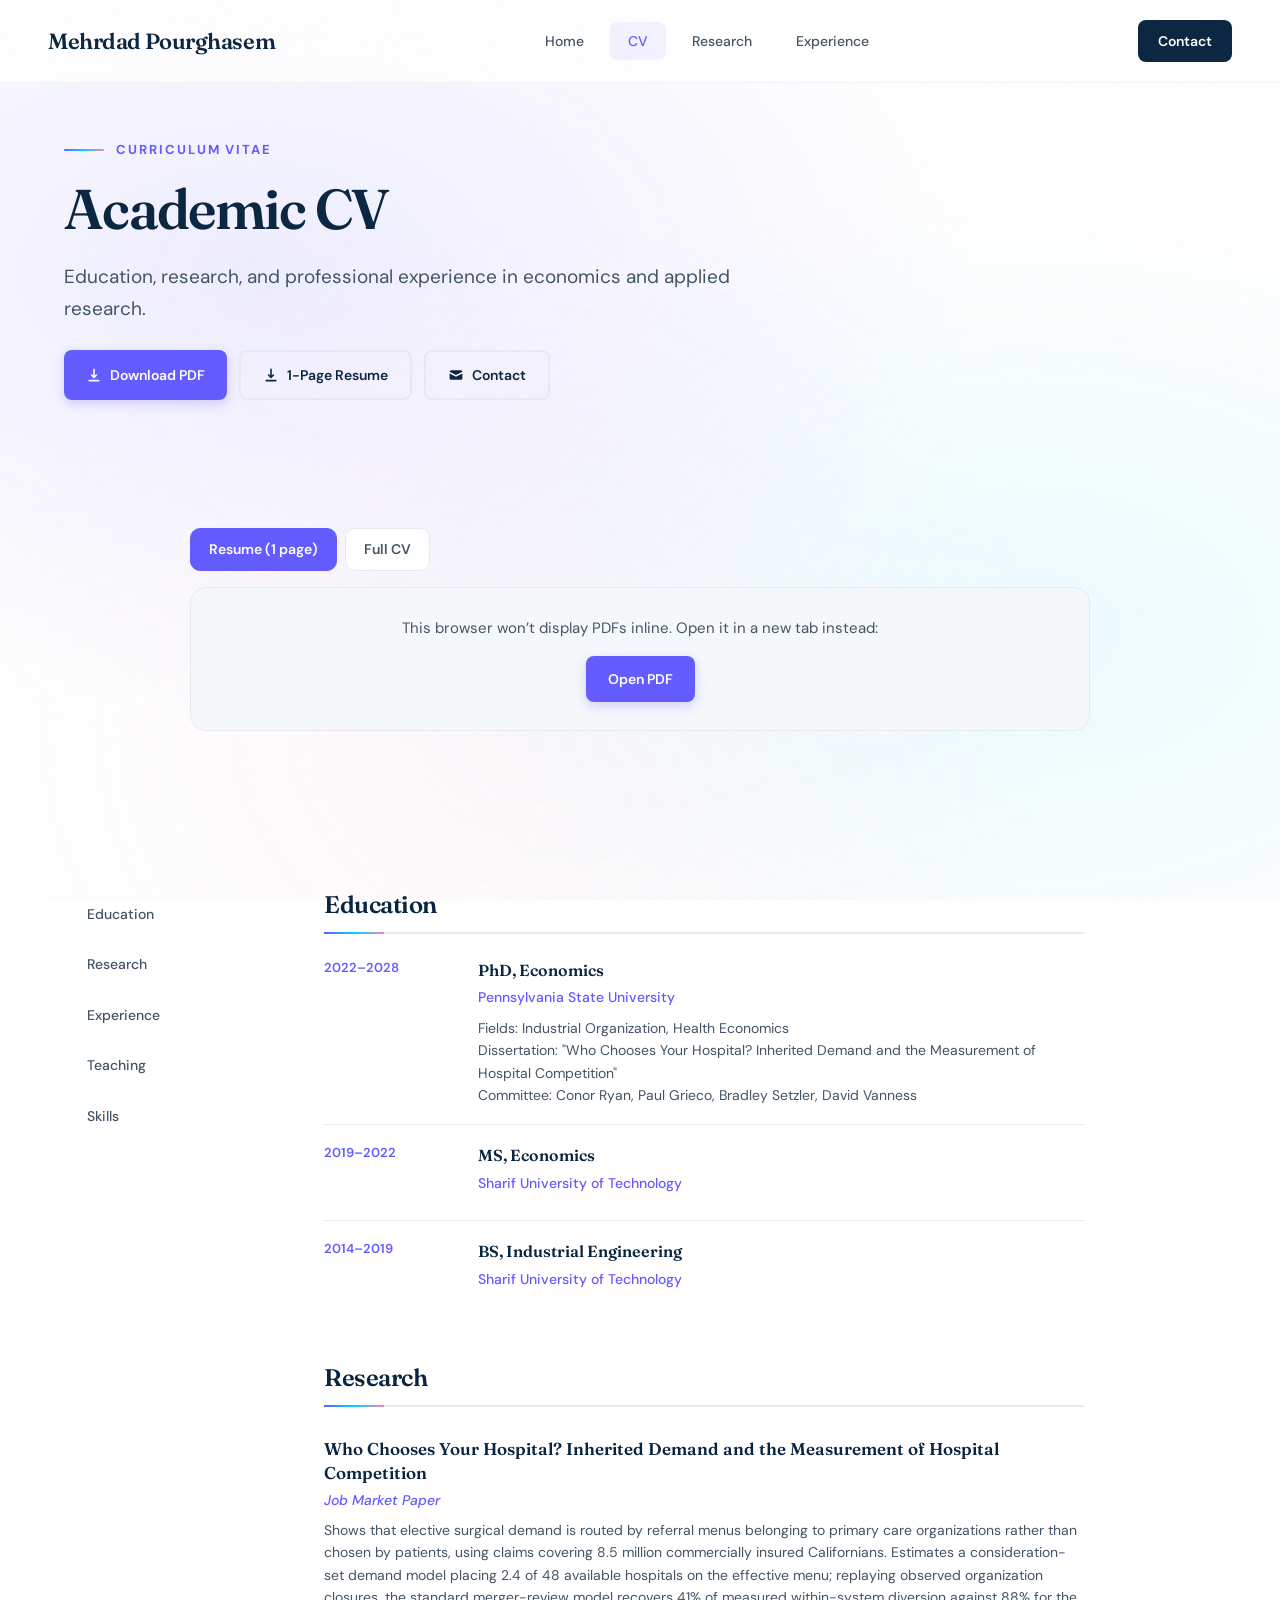
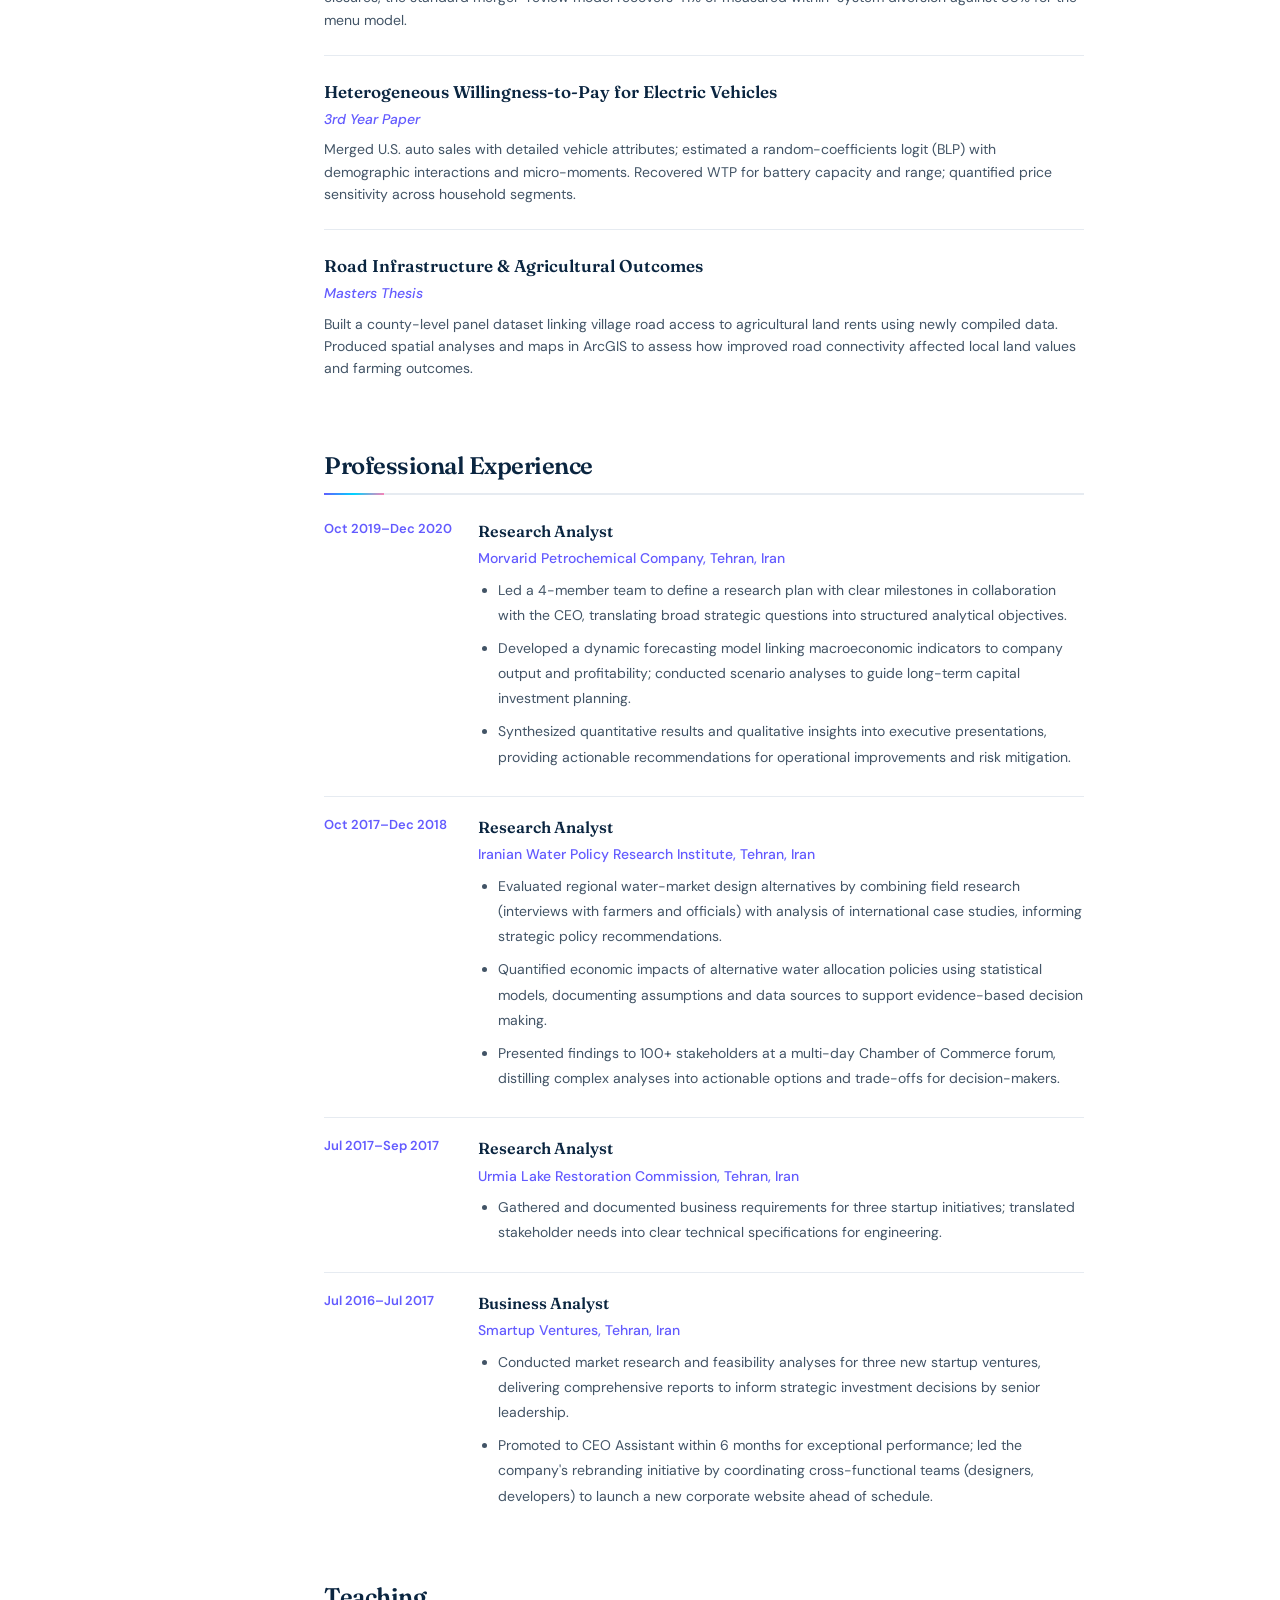
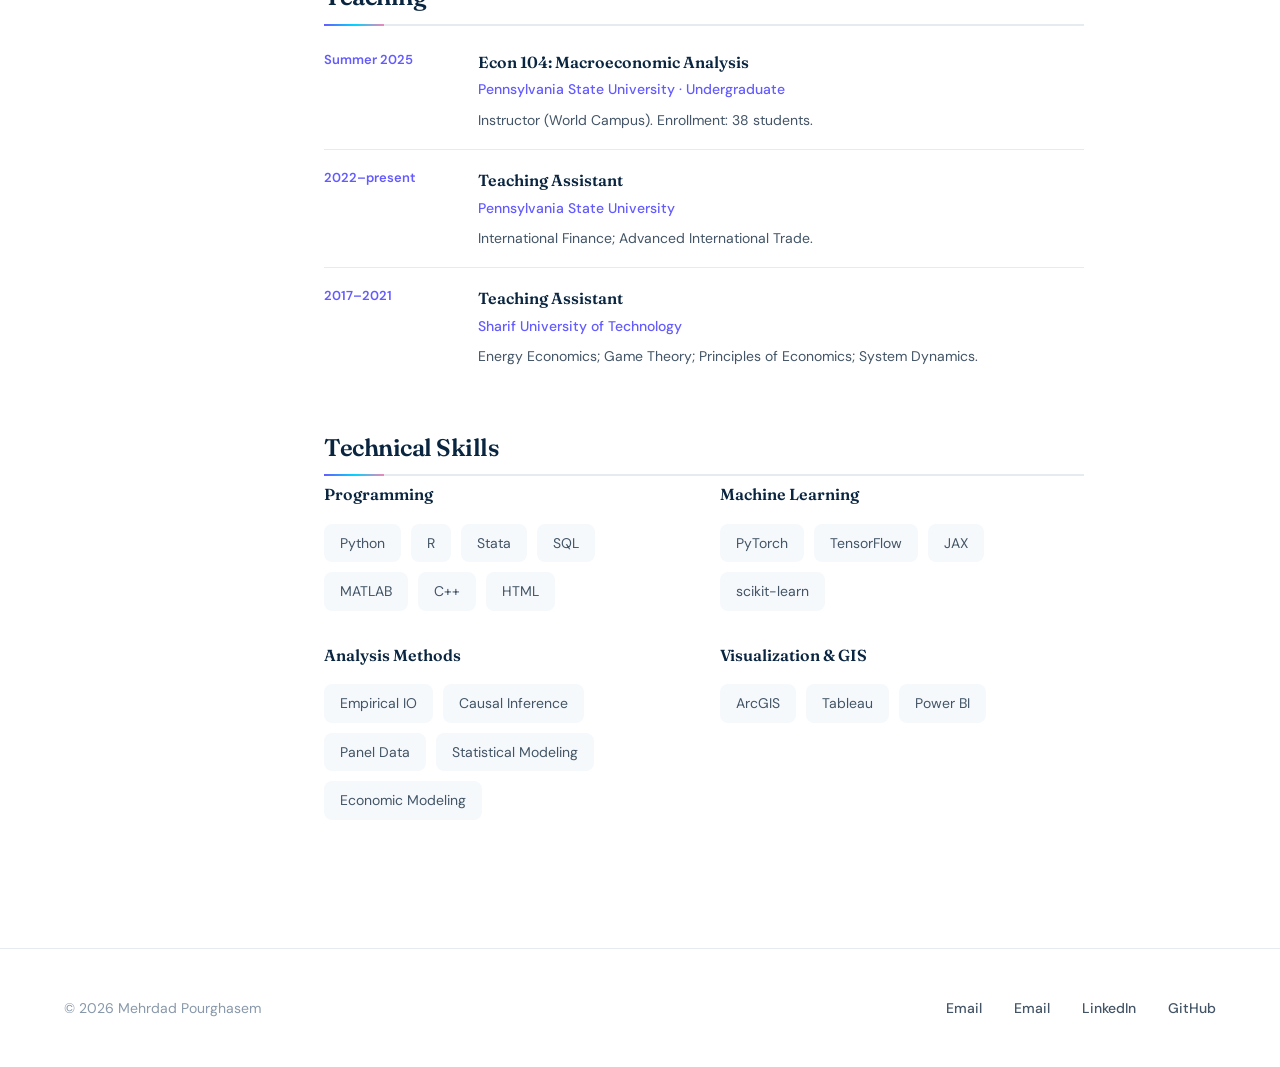
==== cv.html @ 95f1e511 "Remove the Resources page Its strongest content was a reading list; the rest described tooling witho" ====
<!DOCTYPE html>
<html lang="en">
<head>
    <meta charset="UTF-8">
    <meta name="viewport" content="width=device-width, initial-scale=1.0">
    <title>CV | Mehrdad Pourghasem</title>
    <link rel="stylesheet" href="styles.css">
    <meta name="description" content="Curriculum Vitae of Mehrdad Pourghasem - Economics PhD Candidate at Penn State">
    <link rel="canonical" href="https://mehrdadpourghasem.github.io/cv.html">
    <meta property="og:type" content="website">
    <meta property="og:title" content="CV | Mehrdad Pourghasem">
    <meta property="og:description" content="Curriculum Vitae of Mehrdad Pourghasem - Economics PhD Candidate at Penn State">
    <meta property="og:image" content="https://mehrdadpourghasem.github.io/profile.png">
    <meta property="og:url" content="https://mehrdadpourghasem.github.io/cv.html">
    <meta name="twitter:card" content="summary_large_image">
    <meta name="author" content="Mehrdad Pourghasem">
    <link rel="icon" href="favicon.svg" type="image/svg+xml">
</head>
<body>
    <!-- Animated Background -->
    <div class="gradient-bg"></div>
    <div class="grain-overlay"></div>

    <!-- Navigation -->
    <nav>
        <a href="index.html" class="logo">Mehrdad Pourghasem</a>
        <ul class="nav-links">
            <li><a href="index.html">Home</a></li>
            <li><a href="cv.html" class="active">CV</a></li>
            <li><a href="research.html">Research</a></li>
            <li><a href="experience.html">Experience</a></li>
        </ul>
        <a href="mailto:pourghasem@psu.edu" class="nav-cta">Contact</a>
        <div class="menu-toggle" onclick="toggleMenu()">
            <span></span>
            <span></span>
            <span></span>
        </div>
    </nav>

    <!-- Page Header -->
    <header class="page-header">
        <div class="section-label">Curriculum Vitae</div>
        <h1>Academic CV</h1>
        <p class="lead">
            Education, research, and professional experience in economics and applied research.
        </p>
        <div class="cv-header-actions">
            <a href="files/Mehrdad_Pourghasem_CV.pdf" class="btn btn-primary" download>
                <svg width="16" height="16" viewBox="0 0 20 20" fill="currentColor">
                    <path fill-rule="evenodd" d="M3 17a1 1 0 011-1h12a1 1 0 110 2H4a1 1 0 01-1-1zm3.293-7.707a1 1 0 011.414 0L9 10.586V3a1 1 0 112 0v7.586l1.293-1.293a1 1 0 111.414 1.414l-3 3a1 1 0 01-1.414 0l-3-3a1 1 0 010-1.414z" clip-rule="evenodd"/>
                </svg>
                Download PDF
            </a>
            <a href="files/Mehrdad_Pourghasem_Resume.pdf" class="btn btn-secondary" download>
                <svg width="16" height="16" viewBox="0 0 20 20" fill="currentColor">
                    <path fill-rule="evenodd" d="M3 17a1 1 0 011-1h12a1 1 0 110 2H4a1 1 0 01-1-1zm3.293-7.707a1 1 0 011.414 0L9 10.586V3a1 1 0 112 0v7.586l1.293-1.293a1 1 0 111.414 1.414l-3 3a1 1 0 01-1.414 0l-3-3a1 1 0 010-1.414z" clip-rule="evenodd"/>
                </svg>
                1-Page Resume
            </a>
            <a href="mailto:pourghasem@psu.edu" class="btn btn-secondary">
                <svg width="16" height="16" viewBox="0 0 20 20" fill="currentColor">
                    <path d="M2.003 5.884L10 9.882l7.997-3.998A2 2 0 0016 4H4a2 2 0 00-1.997 1.884z"/>
                    <path d="M18 8.118l-8 4-8-4V14a2 2 0 002 2h12a2 2 0 002-2V8.118z"/>
                </svg>
                Contact
            </a>
        </div>
    </header>

    <!-- Inline PDF viewer -->
    <section>
        <div class="pdf-viewer">
            <div class="pdf-tabs" role="tablist" aria-label="Choose a document">
                <button class="pdf-tab" role="tab" aria-selected="true"
                        data-pdf="files/Mehrdad_Pourghasem_Resume.pdf">Resume (1 page)</button>
                <button class="pdf-tab" role="tab" aria-selected="false"
                        data-pdf="files/Mehrdad_Pourghasem_CV.pdf">Full CV</button>
            </div>

            <iframe class="pdf-frame" id="pdfFrame"
                    src="files/Mehrdad_Pourghasem_Resume.pdf"
                    title="Mehrdad Pourghasem &mdash; Resume"></iframe>

            <div class="pdf-fallback">
                <p>This browser won&rsquo;t display PDFs inline. Open it in a new tab instead:</p>
                <a class="btn btn-primary" id="pdfOpen"
                   href="files/Mehrdad_Pourghasem_Resume.pdf" target="_blank" rel="noopener">Open PDF</a>
            </div>
        </div>
    </section>

    <!-- CV Content -->
    <section>
        <div class="cv-content">
            <aside class="cv-nav">
                <ul class="cv-nav-list">
                    <li><a href="#education" class="active">Education</a></li>
                    <li><a href="#research">Research</a></li>
                    <li><a href="#experience">Experience</a></li>
                    <li><a href="#teaching">Teaching</a></li>
                    <li><a href="#skills">Skills</a></li>
                </ul>
            </aside>

            <main class="cv-main">
                <!-- Education -->
                <div id="education" class="cv-section">
                    <h2>Education</h2>
                    <div class="cv-item">
                        <div class="cv-year">2022–2028</div>
                        <div class="cv-details">
                            <h3>PhD, Economics</h3>
                            <p class="institution">Pennsylvania State University</p>
                            <p>Fields: Industrial Organization, Health Economics<br>Dissertation: "Who Chooses Your Hospital? Inherited Demand and the Measurement of Hospital Competition"<br>Committee: Conor Ryan, Paul Grieco, Bradley Setzler, David Vanness</p>
                        </div>
                    </div>
                    <div class="cv-item">
                        <div class="cv-year">2019–2022</div>
                        <div class="cv-details">
                            <h3>MS, Economics</h3>
                            <p class="institution">Sharif University of Technology</p>
                        </div>
                    </div>
                    <div class="cv-item">
                        <div class="cv-year">2014–2019</div>
                        <div class="cv-details">
                            <h3>BS, Industrial Engineering</h3>
                            <p class="institution">Sharif University of Technology</p>
                        </div>
                    </div>
                </div>

                <!-- Research -->
                <div id="research" class="cv-section">
                    <h2>Research</h2>
                    <div class="cv-publication">
                        <h4>Who Chooses Your Hospital? Inherited Demand and the Measurement of Hospital Competition</h4>
                        <p class="venue">Job Market Paper</p>
                        <p class="authors">Shows that elective surgical demand is routed by referral menus belonging to primary care organizations rather than chosen by patients, using claims covering 8.5 million commercially insured Californians. Estimates a consideration-set demand model placing 2.4 of 48 available hospitals on the effective menu; replaying observed organization closures, the standard merger-review model recovers 41% of measured within-system diversion against 88% for the menu model.</p>
                    </div>
                    <div class="cv-publication">
                        <h4>Heterogeneous Willingness-to-Pay for Electric Vehicles</h4>
                        <p class="venue">3rd Year Paper</p>
                        <p class="authors">Merged U.S. auto sales with detailed vehicle attributes; estimated a random-coefficients logit (BLP) with demographic interactions and micro-moments. Recovered WTP for battery capacity and range; quantified price sensitivity across household segments.</p>
                    </div>
                    <div class="cv-publication">
                        <h4>Road Infrastructure & Agricultural Outcomes</h4>
                        <p class="venue">Masters Thesis</p>
                        <p class="authors">Built a county-level panel dataset linking village road access to agricultural land rents using newly compiled data. Produced spatial analyses and maps in ArcGIS to assess how improved road connectivity affected local land values and farming outcomes.</p>
                    </div>
                </div>

                <!-- Professional Experience -->
                <div id="experience" class="cv-section">
                    <h2>Professional Experience</h2>
                    <div class="cv-item">
                        <div class="cv-year">Oct 2019–Dec 2020</div>
                        <div class="cv-details">
                            <h3>Research Analyst</h3>
                            <p class="institution">Morvarid Petrochemical Company, Tehran, Iran</p>
                            <ul>
                                <li>Led a 4-member team to define a research plan with clear milestones in collaboration with the CEO, translating broad strategic questions into structured analytical objectives.</li>
                                <li>Developed a dynamic forecasting model linking macroeconomic indicators to company output and profitability; conducted scenario analyses to guide long-term capital investment planning.</li>
                                <li>Synthesized quantitative results and qualitative insights into executive presentations, providing actionable recommendations for operational improvements and risk mitigation.</li>
                            </ul>
                        </div>
                    </div>
                    <div class="cv-item">
                        <div class="cv-year">Oct 2017–Dec 2018</div>
                        <div class="cv-details">
                            <h3>Research Analyst</h3>
                            <p class="institution">Iranian Water Policy Research Institute, Tehran, Iran</p>
                            <ul>
                                <li>Evaluated regional water-market design alternatives by combining field research (interviews with farmers and officials) with analysis of international case studies, informing strategic policy recommendations.</li>
                                <li>Quantified economic impacts of alternative water allocation policies using statistical models, documenting assumptions and data sources to support evidence-based decision making.</li>
                                <li>Presented findings to 100+ stakeholders at a multi-day Chamber of Commerce forum, distilling complex analyses into actionable options and trade-offs for decision-makers.</li>
                            </ul>
                        </div>
                    </div>
                    <div class="cv-item">
                        <div class="cv-year">Jul 2017–Sep 2017</div>
                        <div class="cv-details">
                            <h3>Research Analyst</h3>
                            <p class="institution">Urmia Lake Restoration Commission, Tehran, Iran</p>
                            <ul>
                                <li>Gathered and documented business requirements for three startup initiatives; translated stakeholder needs into clear technical specifications for engineering.</li>
                            </ul>
                        </div>
                    </div>
                    <div class="cv-item">
                        <div class="cv-year">Jul 2016–Jul 2017</div>
                        <div class="cv-details">
                            <h3>Business Analyst</h3>
                            <p class="institution">Smartup Ventures, Tehran, Iran</p>
                            <ul>
                                <li>Conducted market research and feasibility analyses for three new startup ventures, delivering comprehensive reports to inform strategic investment decisions by senior leadership.</li>
                                <li>Promoted to CEO Assistant within 6 months for exceptional performance; led the company's rebranding initiative by coordinating cross-functional teams (designers, developers) to launch a new corporate website ahead of schedule.</li>
                            </ul>
                        </div>
                    </div>
                </div>

                <!-- Teaching -->
                <div id="teaching" class="cv-section">
                    <h2>Teaching</h2>
                    <div class="cv-item">
                        <div class="cv-year">Summer 2025</div>
                        <div class="cv-details">
                            <h3>Econ 104: Macroeconomic Analysis</h3>
                            <p class="institution">Pennsylvania State University · Undergraduate</p>
                            <p>Instructor (World Campus). Enrollment: 38 students.</p>
                        </div>
                    </div>
                    <div class="cv-item">
                        <div class="cv-year">2022–present</div>
                        <div class="cv-details">
                            <h3>Teaching Assistant</h3>
                            <p class="institution">Pennsylvania State University</p>
                            <p>International Finance; Advanced International Trade.</p>
                        </div>
                    </div>
                    <div class="cv-item">
                        <div class="cv-year">2017–2021</div>
                        <div class="cv-details">
                            <h3>Teaching Assistant</h3>
                            <p class="institution">Sharif University of Technology</p>
                            <p>Energy Economics; Game Theory; Principles of Economics; System Dynamics.</p>
                        </div>
                    </div>
                </div>

                <!-- Skills -->
                <div id="skills" class="cv-section">
                    <h2>Technical Skills</h2>
                    <div class="skills-grid">
                        <div class="skill-category">
                            <h4>Programming</h4>
                            <div class="skill-tags">
                                <span class="skill-tag">Python</span>
                                <span class="skill-tag">R</span>
                                <span class="skill-tag">Stata</span>
                                <span class="skill-tag">SQL</span>
                                <span class="skill-tag">MATLAB</span>
                                <span class="skill-tag">C++</span>
                                <span class="skill-tag">HTML</span>
                            </div>
                        </div>
                        <div class="skill-category">
                            <h4>Machine Learning</h4>
                            <div class="skill-tags">
                                <span class="skill-tag">PyTorch</span>
                                <span class="skill-tag">TensorFlow</span>
                                <span class="skill-tag">JAX</span>
                                <span class="skill-tag">scikit-learn</span>
                            </div>
                        </div>
                        <div class="skill-category">
                            <h4>Analysis Methods</h4>
                            <div class="skill-tags">
                                <span class="skill-tag">Empirical IO</span>
                                <span class="skill-tag">Causal Inference</span>
                                <span class="skill-tag">Panel Data</span>
                                <span class="skill-tag">Statistical Modeling</span>
                                <span class="skill-tag">Economic Modeling</span>
                            </div>
                        </div>
                        <div class="skill-category">
                            <h4>Visualization & GIS</h4>
                            <div class="skill-tags">
                                <span class="skill-tag">ArcGIS</span>
                                <span class="skill-tag">Tableau</span>
                                <span class="skill-tag">Power BI</span>
                            </div>
                        </div>
                    </div>
                </div>
            </main>
        </div>
    </section>

    <!-- Footer -->
    <footer>
        <p>© 2026 Mehrdad Pourghasem</p>
        <div class="footer-links">
            <a href="mailto:pourghasem@psu.edu">Email</a>
            <a href="mailto:pourghasem@psu.edu">Email</a>
            <a href="https://www.linkedin.com/in/mehrdad-pourghasem" target="_blank" rel="noopener">LinkedIn</a>
            <a href="https://github.com/mehrdadpourghasem" target="_blank" rel="noopener">GitHub</a>
        </div>
    </footer>

    <script>
        // PDF viewer tabs
        (function () {
            const frame = document.getElementById('pdfFrame');
            const open  = document.getElementById('pdfOpen');
            const wrap  = document.querySelector('.pdf-viewer');

            // Show the fallback only when the browser really cannot render a PDF
            // inline. navigator.pdfViewerEnabled is the standard signal; older
            // browsers that lack it fall back to the mimeTypes check, and if
            // neither is conclusive we show the frame and let the browser try.
            function canShowPdf() {
                if (typeof navigator.pdfViewerEnabled === 'boolean') {
                    return navigator.pdfViewerEnabled;
                }
                if (navigator.mimeTypes && navigator.mimeTypes.length) {
                    return !!navigator.mimeTypes['application/pdf'];
                }
                return true;
            }
            if (wrap && !canShowPdf()) wrap.classList.add('no-pdf');
            document.querySelectorAll('.pdf-tab').forEach(tab => {
                tab.addEventListener('click', () => {
                    document.querySelectorAll('.pdf-tab')
                        .forEach(t => t.setAttribute('aria-selected', String(t === tab)));
                    const src = tab.dataset.pdf;
                    if (frame) {
                        frame.src = src;
                        frame.title = 'Mehrdad Pourghasem \u2014 ' + tab.textContent.trim();
                    }
                    if (open) open.href = src;
                });
            });
        })();

        // Active nav link on scroll
        const sections = document.querySelectorAll('.cv-section');
        const navLinks = document.querySelectorAll('.cv-nav-list a');

        window.addEventListener('scroll', () => {
            let current = '';
            sections.forEach(section => {
                const sectionTop = section.offsetTop - 150;
                if (scrollY >= sectionTop) {
                    current = section.getAttribute('id');
                }
            });

            navLinks.forEach(link => {
                link.classList.remove('active');
                if (link.getAttribute('href') === '#' + current) {
                    link.classList.add('active');
                }
            });

            // Nav scroll effect
            const nav = document.querySelector('nav');
            if (window.scrollY > 50) {
                nav.classList.add('scrolled');
            } else {
                nav.classList.remove('scrolled');
            }
        });

        // Mobile menu toggle
        function toggleMenu() {
            document.querySelector('.nav-links').classList.toggle('open');
            document.querySelector('.menu-toggle').classList.toggle('open');
        }

        document.querySelectorAll('.nav-links a').forEach(link => {
            link.addEventListener('click', () => {
                document.querySelector('.nav-links').classList.remove('open');
                document.querySelector('.menu-toggle').classList.remove('open');
            });
        });
    </script>
</body>
</html>
---- styles.css ----
/* ============================================
   MEHRDAD POURGHASEM - PERSONAL WEBSITE
   Stripe-Inspired Premium Academic Design
   ============================================ */

@import url('https://fonts.googleapis.com/css2?family=Fraunces:ital,opsz,wght@0,9..144,300;0,9..144,400;0,9..144,500;0,9..144,600;0,9..144,700;1,9..144,400&family=DM+Sans:ital,wght@0,400;0,500;0,600;0,700;1,400&display=swap');

:root {
    /* Core Colors - Stripe-inspired palette */
    --primary: #635bff;
    --primary-dark: #4b44d1;
    --primary-light: #9990ff;
    --accent-cyan: #00d4ff;
    --accent-pink: #ff80b5;
    --accent-orange: #ff9e2c;
    --accent-green: #00d924;
    
    /* Neutrals */
    --text-primary: #0a2540;
    --text-secondary: #425466;
    --text-muted: #8898aa;
    --bg-white: #ffffff;
    --bg-cream: #faf8f5;
    --bg-light: #f6f9fc;
    --bg-dark: #0a2540;
    --border: #e6ebf1;
    --border-light: rgba(255,255,255,0.1);
    
    /* Gradients */
    --gradient-primary: linear-gradient(135deg, #635bff 0%, #00d4ff 50%, #ff80b5 100%);
    --gradient-dark: linear-gradient(135deg, #0a2540 0%, #1a3a5c 100%);
    --gradient-mesh: 
        radial-gradient(ellipse at 20% 30%, rgba(99, 91, 255, 0.15) 0%, transparent 50%),
        radial-gradient(ellipse at 80% 70%, rgba(0, 212, 255, 0.1) 0%, transparent 50%),
        radial-gradient(ellipse at 40% 80%, rgba(255, 128, 181, 0.08) 0%, transparent 50%);
    
    /* Typography */
    --font-display: 'Fraunces', Georgia, serif;
    --font-body: 'DM Sans', -apple-system, BlinkMacSystemFont, 'Segoe UI', sans-serif;
    
    /* Spacing */
    --space-xs: 4px;
    --space-sm: 8px;
    --space-md: 16px;
    --space-lg: 24px;
    --space-xl: 40px;
    --space-2xl: 64px;
    --space-3xl: 80px;
    
    /* Transitions */
    --ease-out: cubic-bezier(0.16, 1, 0.3, 1);
    --ease-spring: cubic-bezier(0.34, 1.56, 0.64, 1);
}

/* ============================================
   RESET & BASE
   ============================================ */
*, *::before, *::after {
    margin: 0;
    padding: 0;
    box-sizing: border-box;
}

html {
    scroll-behavior: smooth;
    font-size: 16px;
}

body {
    font-family: var(--font-body);
    background: var(--bg-white);
    color: var(--text-primary);
    line-height: 1.6;
    -webkit-font-smoothing: antialiased;
    -moz-osx-font-smoothing: grayscale;
    overflow-x: hidden;
}

a {
    text-decoration: none;
    color: inherit;
    transition: color 0.2s var(--ease-out);
}

img {
    max-width: 100%;
    height: auto;
}

/* ============================================
   ANIMATED BACKGROUND
   ============================================ */
.gradient-bg {
    position: fixed;
    top: 0;
    left: 0;
    right: 0;
    bottom: 0;
    pointer-events: none;
    z-index: -1;
    background: var(--gradient-mesh);
    opacity: 0.7;
    animation: gradientShift 20s ease-in-out infinite;
}

@keyframes gradientShift {
    0%, 100% { 
        background-position: 0% 0%, 100% 100%, 50% 50%;
        opacity: 0.7;
    }
    50% { 
        background-position: 100% 100%, 0% 0%, 100% 0%;
        opacity: 0.5;
    }
}

/* Grain overlay for texture */
.grain-overlay {
    position: fixed;
    top: 0;
    left: 0;
    right: 0;
    bottom: 0;
    pointer-events: none;
    z-index: 9999;
    opacity: 0.03;
    background-image: url("data:image/svg+xml,%3Csvg viewBox='0 0 400 400' xmlns='http://www.w3.org/2000/svg'%3E%3Cfilter id='noiseFilter'%3E%3CfeTurbulence type='fractalNoise' baseFrequency='0.9' numOctaves='4' stitchTiles='stitch'/%3E%3C/filter%3E%3Crect width='100%25' height='100%25' filter='url(%23noiseFilter)'/%3E%3C/svg%3E");
}

/* ============================================
   NAVIGATION
   ============================================ */
nav {
    position: fixed;
    top: 0;
    left: 0;
    right: 0;
    z-index: 1000;
    padding: 20px 48px;
    display: flex;
    justify-content: space-between;
    align-items: center;
    background: rgba(255, 255, 255, 0.8);
    backdrop-filter: blur(20px) saturate(180%);
    -webkit-backdrop-filter: blur(20px) saturate(180%);
    border-bottom: 1px solid rgba(230, 235, 241, 0.5);
    transition: all 0.4s var(--ease-out);
}

nav.scrolled {
    padding: 12px 48px;
    background: rgba(255, 255, 255, 0.95);
    box-shadow: 0 4px 30px rgba(0, 0, 0, 0.05);
}

.logo {
    font-family: var(--font-display);
    font-size: 22px;
    font-weight: 600;
    color: var(--text-primary);
    letter-spacing: -0.02em;
    position: relative;
}

.logo::after {
    content: '';
    position: absolute;
    bottom: -2px;
    left: 0;
    width: 100%;
    height: 2px;
    background: var(--gradient-primary);
    transform: scaleX(0);
    transform-origin: right;
    transition: transform 0.4s var(--ease-out);
}

.logo:hover::after {
    transform: scaleX(1);
    transform-origin: left;
}

.nav-links {
    display: flex;
    gap: 8px;
    list-style: none;
}

.nav-links a {
    padding: 10px 18px;
    font-size: 14px;
    font-weight: 500;
    color: var(--text-secondary);
    border-radius: 8px;
    position: relative;
    transition: all 0.3s var(--ease-out);
}

.nav-links a:hover {
    color: var(--text-primary);
    background: var(--bg-light);
}

.nav-links a.active {
    color: var(--primary);
    background: rgba(99, 91, 255, 0.08);
}

.nav-cta {
    padding: 10px 20px;
    font-size: 14px;
    font-weight: 600;
    color: white;
    background: var(--text-primary);
    border-radius: 8px;
    transition: all 0.3s var(--ease-out);
}

.nav-cta:hover {
    background: var(--primary);
    transform: translateY(-2px);
    box-shadow: 0 8px 24px rgba(99, 91, 255, 0.3);
}

/* Mobile menu toggle */
.menu-toggle {
    display: none;
    flex-direction: column;
    gap: 5px;
    cursor: pointer;
    padding: 10px;
    z-index: 1001;
}

.menu-toggle span {
    width: 24px;
    height: 2px;
    background: var(--text-primary);
    border-radius: 2px;
    transition: all 0.3s var(--ease-out);
}

/* ============================================
   HERO SECTION
   ============================================ */
.hero {
    min-height: calc(100vh - 60px);
    display: flex;
    align-items: center;
    padding: 120px 64px 80px;
    position: relative;
    overflow: hidden;
}

.hero-container {
    max-width: 1280px;
    margin: 0 auto;
    width: 100%;
    display: grid;
    grid-template-columns: 1fr 360px;
    gap: 60px;
    align-items: center;
}

.hero-content {
    max-width: 650px;
}

.hero-badge {
    display: inline-flex;
    align-items: center;
    gap: 10px;
    padding: 6px 14px;
    background: rgba(99, 91, 255, 0.08);
    border: 1px solid rgba(99, 91, 255, 0.15);
    border-radius: 100px;
    font-size: 13px;
    font-weight: 500;
    color: var(--primary);
    margin-bottom: 24px;
    animation: fadeInUp 0.8s var(--ease-out) forwards;
    opacity: 0;
}

.hero-badge::before {
    content: '';
    width: 6px;
    height: 6px;
    background: var(--primary);
    border-radius: 50%;
    animation: pulse 2s ease-in-out infinite;
}

@keyframes pulse {
    0%, 100% { opacity: 1; transform: scale(1); }
    50% { opacity: 0.5; transform: scale(1.2); }
}

.hero h1 {
    font-family: var(--font-display);
    font-size: clamp(42px, 5vw, 60px);
    font-weight: 600;
    line-height: 1.1;
    letter-spacing: -0.03em;
    color: var(--text-primary);
    margin-bottom: 20px;
    animation: fadeInUp 0.8s var(--ease-out) 0.1s forwards;
    opacity: 0;
}

.hero h1 .gradient-text {
    background: var(--gradient-primary);
    -webkit-background-clip: text;
    -webkit-text-fill-color: transparent;
    background-clip: text;
}

.hero-description {
    font-size: 18px;
    line-height: 1.7;
    color: var(--text-secondary);
    margin-bottom: 32px;
    max-width: 540px;
    animation: fadeInUp 0.8s var(--ease-out) 0.2s forwards;
    opacity: 0;
}

.hero-cta {
    display: flex;
    gap: 12px;
    align-items: center;
    animation: fadeInUp 0.8s var(--ease-out) 0.3s forwards;
    opacity: 0;
}

@keyframes fadeInUp {
    from {
        opacity: 0;
        transform: translateY(30px);
    }
    to {
        opacity: 1;
        transform: translateY(0);
    }
}

/* Hero Image */
.hero-image {
    position: relative;
    animation: fadeIn 1s var(--ease-out) 0.4s forwards;
    opacity: 0;
}

@keyframes fadeIn {
    to { opacity: 1; }
}

.hero-image img {
    width: 100%;
    max-width: 340px;
    aspect-ratio: 1;
    object-fit: cover;
    border-radius: 20px;
    position: relative;
    z-index: 2;
    box-shadow: 
        0 24px 48px rgba(10, 37, 64, 0.12),
        0 12px 24px rgba(10, 37, 64, 0.08);
}

.hero-image::before {
    content: '';
    position: absolute;
    top: -16px;
    right: -16px;
    width: 100%;
    height: 100%;
    background: var(--gradient-primary);
    border-radius: 20px;
    opacity: 0.12;
    z-index: 1;
}

.hero-image::after {
    content: '';
    position: absolute;
    bottom: -30px;
    left: -30px;
    width: 200px;
    height: 200px;
    background: radial-gradient(circle, var(--accent-cyan) 0%, transparent 70%);
    opacity: 0.3;
    z-index: 0;
    filter: blur(40px);
}

/* Floating decorative elements */
.floating-shapes {
    position: absolute;
    top: 0;
    left: 0;
    right: 0;
    bottom: 0;
    pointer-events: none;
    overflow: hidden;
}

.floating-shapes .shape {
    position: absolute;
    border-radius: 50%;
    opacity: 0.1;
}

.floating-shapes .shape-1 {
    top: 15%;
    right: 10%;
    width: 300px;
    height: 300px;
    background: var(--primary);
    animation: float 8s ease-in-out infinite;
}

.floating-shapes .shape-2 {
    bottom: 20%;
    left: 5%;
    width: 200px;
    height: 200px;
    background: var(--accent-cyan);
    animation: float 10s ease-in-out infinite reverse;
}

.floating-shapes .shape-3 {
    top: 60%;
    right: 30%;
    width: 100px;
    height: 100px;
    background: var(--accent-pink);
    animation: float 6s ease-in-out infinite;
}

@keyframes float {
    0%, 100% { transform: translateY(0) rotate(0deg); }
    50% { transform: translateY(-30px) rotate(5deg); }
}

/* ============================================
   BUTTONS
   ============================================ */
.btn {
    display: inline-flex;
    align-items: center;
    gap: 8px;
    padding: 12px 22px;
    font-family: var(--font-body);
    font-size: 14px;
    font-weight: 600;
    border-radius: 8px;
    cursor: pointer;
    border: none;
    transition: all 0.3s var(--ease-out);
    position: relative;
    overflow: hidden;
}

.btn-primary {
    background: var(--primary);
    color: white;
    box-shadow: 0 4px 12px rgba(99, 91, 255, 0.25);
}

.btn-primary:hover {
    background: var(--primary-dark);
    transform: translateY(-2px);
    box-shadow: 0 6px 20px rgba(99, 91, 255, 0.35);
}

.btn-primary::before {
    content: '';
    position: absolute;
    top: 0;
    left: -100%;
    width: 100%;
    height: 100%;
    background: linear-gradient(90deg, transparent, rgba(255,255,255,0.2), transparent);
    transition: left 0.5s var(--ease-out);
}

.btn-primary:hover::before {
    left: 100%;
}

.btn-secondary {
    background: transparent;
    color: var(--text-primary);
    border: 2px solid var(--border);
}

.btn-secondary:hover {
    border-color: var(--primary);
    color: var(--primary);
    background: rgba(99, 91, 255, 0.05);
}

.btn-icon {
    width: 16px;
    height: 16px;
    transition: transform 0.3s var(--ease-out);
}

.btn:hover .btn-icon {
    transform: translateX(4px);
}

/* ============================================
   SECTIONS
   ============================================ */
section {
    padding: var(--space-3xl) 64px;
    max-width: 1400px;
    margin: 0 auto;
    width: 100%;
}

section > * {
    max-width: 1200px;
}

/* Page Header */
.page-header {
    padding: 140px 64px 48px;
    max-width: 1400px;
    margin: 0 auto;
    width: 100%;
}

.page-header .section-label {
    font-size: 13px;
    font-weight: 700;
    text-transform: uppercase;
    letter-spacing: 0.15em;
    color: var(--primary);
    margin-bottom: 16px;
    display: flex;
    align-items: center;
    gap: 12px;
}

.page-header .section-label::before {
    content: '';
    width: 40px;
    height: 2px;
    background: var(--gradient-primary);
    border-radius: 2px;
}

.page-header h1 {
    font-family: var(--font-display);
    font-size: clamp(40px, 5vw, 56px);
    font-weight: 600;
    letter-spacing: -0.03em;
    color: var(--text-primary);
    margin-bottom: 20px;
    line-height: 1.15;
    max-width: 900px;
}

.page-header .lead {
    font-size: 19px;
    color: var(--text-secondary);
    max-width: 700px;
    line-height: 1.7;
}

.section-label {
    font-size: 13px;
    font-weight: 700;
    text-transform: uppercase;
    letter-spacing: 0.15em;
    color: var(--primary);
    margin-bottom: 16px;
    display: flex;
    align-items: center;
    gap: 12px;
}

.section-label::before {
    content: '';
    width: 40px;
    height: 2px;
    background: var(--gradient-primary);
    border-radius: 2px;
}

h2 {
    font-family: var(--font-display);
    font-size: clamp(36px, 4vw, 48px);
    font-weight: 600;
    letter-spacing: -0.02em;
    color: var(--text-primary);
    margin-bottom: 20px;
    line-height: 1.2;
}

.section-description {
    font-size: 17px;
    color: var(--text-secondary);
    max-width: 600px;
    margin-bottom: var(--space-lg);
    line-height: 1.7;
}

/* Full-width sections */
.full-width {
    max-width: none;
    background: var(--bg-light);
    position: relative;
    padding: var(--space-3xl) 64px;
}

.full-width::before {
    content: '';
    position: absolute;
    top: 0;
    left: 0;
    right: 0;
    bottom: 0;
    background: var(--gradient-mesh);
    opacity: 0.4;
    pointer-events: none;
}

.full-width .section-inner {
    max-width: 1280px;
    margin: 0 auto;
    position: relative;
    width: 100%;
}

/* Dark sections */
.section-dark {
    background: var(--bg-dark);
    color: white;
    position: relative;
    overflow: hidden;
    max-width: none;
    padding: var(--space-3xl) 64px;
}

.section-dark::before {
    content: '';
    position: absolute;
    top: 0;
    left: 0;
    right: 0;
    bottom: 0;
    background: 
        radial-gradient(ellipse at 30% 20%, rgba(99, 91, 255, 0.2) 0%, transparent 50%),
        radial-gradient(ellipse at 70% 80%, rgba(0, 212, 255, 0.15) 0%, transparent 50%);
    pointer-events: none;
}

.section-dark h2 {
    color: white;
}

.section-dark .section-description {
    color: rgba(255, 255, 255, 0.7);
}

/* ============================================
   CARDS
   ============================================ */
.card {
    background: white;
    border-radius: 16px;
    padding: 32px;
    border: 1px solid var(--border);
    transition: all 0.4s var(--ease-out);
    position: relative;
    overflow: hidden;
}

.card::before {
    content: '';
    position: absolute;
    top: 0;
    left: 0;
    right: 0;
    height: 4px;
    background: var(--gradient-primary);
    opacity: 0;
    transition: opacity 0.3s var(--ease-out);
}

.card:hover {
    transform: translateY(-8px);
    box-shadow: 
        0 24px 48px rgba(10, 37, 64, 0.1),
        0 12px 24px rgba(10, 37, 64, 0.05);
    border-color: transparent;
}

.card:hover::before {
    opacity: 1;
}

/* ============================================
   TAGS
   ============================================ */
.tag {
    display: inline-flex;
    align-items: center;
    padding: 6px 14px;
    background: rgba(99, 91, 255, 0.08);
    color: var(--primary);
    border-radius: 6px;
    font-size: 13px;
    font-weight: 500;
    transition: all 0.2s var(--ease-out);
}

.tag:hover {
    background: rgba(99, 91, 255, 0.15);
    transform: translateY(-2px);
}

/* ============================================
   RESEARCH CARDS
   ============================================ */
.research-grid {
    display: grid;
    grid-template-columns: repeat(3, 1fr);
    gap: 20px;
    max-width: 100%;
}

.research-card {
    background: white;
    border-radius: 16px;
    padding: 28px;
    border: 1px solid var(--border);
    transition: all 0.4s var(--ease-out);
    position: relative;
    overflow: hidden;
}

.research-card:hover {
    transform: translateY(-6px);
    box-shadow: 0 20px 40px rgba(10, 37, 64, 0.08);
    border-color: transparent;
}

.research-card h3 {
    font-family: var(--font-display);
    font-size: 19px;
    font-weight: 600;
    margin-bottom: 10px;
    color: var(--text-primary);
}

.research-card p {
    font-size: 14px;
    color: var(--text-secondary);
    line-height: 1.6;
}

/* ============================================
   PAPER ITEMS
   ============================================ */
.paper-category {
    margin-bottom: var(--space-lg);
}

.paper-category-label {
    font-size: 12px;
    font-weight: 700;
    text-transform: uppercase;
    letter-spacing: 0.1em;
    color: var(--primary);
    margin-bottom: 16px;
    padding-bottom: 10px;
    border-bottom: 2px solid rgba(99, 91, 255, 0.1);
}

.paper-item {
    padding: 24px;
    margin-bottom: 12px;
    background: white;
    border: 1px solid var(--border);
    border-radius: 14px;
    transition: all 0.3s var(--ease-out);
    position: relative;
}

.paper-item:hover {
    border-color: var(--primary);
    box-shadow: 0 6px 24px rgba(99, 91, 255, 0.08);
    transform: translateX(6px);
}

.paper-status {
    display: inline-flex;
    align-items: center;
    gap: 6px;
    padding: 5px 12px;
    border-radius: 5px;
    font-size: 11px;
    font-weight: 700;
    text-transform: uppercase;
    letter-spacing: 0.05em;
    margin-bottom: 12px;
}

.status-wip { 
    background: rgba(255, 158, 44, 0.1); 
    color: #e08600; 
}

.status-wip::before {
    content: '';
    width: 6px;
    height: 6px;
    background: #e08600;
    border-radius: 50%;
    animation: pulse 2s ease-in-out infinite;
}

.status-completed { 
    background: rgba(0, 217, 36, 0.1); 
    color: #00a020; 
}

.paper-item h4 {
    font-family: var(--font-display);
    font-size: 18px;
    font-weight: 600;
    color: var(--text-primary);
    margin-bottom: 10px;
    line-height: 1.4;
}

.paper-item p {
    font-size: 14px;
    color: var(--text-secondary);
    line-height: 1.65;
    margin-bottom: 16px;
}

.paper-tags {
    display: flex;
    flex-wrap: wrap;
    gap: 6px;
}

/* ============================================
   CV PAGE STYLES
   ============================================ */
.cv-header-actions {
    display: flex;
    gap: 12px;
    margin-top: 24px;
}

.cv-content {
    display: grid;
    grid-template-columns: 200px 1fr;
    gap: 60px;
}

.cv-nav {
    position: sticky;
    top: 100px;
    align-self: start;
}

.cv-nav-list {
    list-style: none;
    display: flex;
    flex-direction: column;
    gap: 4px;
}

.cv-nav-list a {
    display: block;
    padding: 12px 20px;
    font-size: 14px;
    font-weight: 500;
    color: var(--text-secondary);
    border-radius: 10px;
    border-left: 3px solid transparent;
    transition: all 0.3s var(--ease-out);
}

.cv-nav-list a:hover {
    background: var(--bg-light);
    color: var(--text-primary);
}

.cv-nav-list a.active {
    background: rgba(99, 91, 255, 0.08);
    color: var(--primary);
    border-left-color: var(--primary);
}

.cv-main {
    max-width: 760px;
}

.cv-section {
    margin-bottom: 48px;
    scroll-margin-top: 100px;
}

.cv-section h2 {
    font-size: 24px;
    margin-bottom: 6px;
    padding-bottom: 12px;
    border-bottom: 2px solid var(--border);
    position: relative;
}

.cv-section h2::after {
    content: '';
    position: absolute;
    bottom: -2px;
    left: 0;
    width: 60px;
    height: 2px;
    background: var(--gradient-primary);
}

.cv-item {
    display: grid;
    grid-template-columns: 130px 1fr;
    gap: 24px;
    padding: 18px 0;
    border-bottom: 1px solid var(--border);
    transition: all 0.3s var(--ease-out);
}

.cv-item:last-child {
    border-bottom: none;
}

.cv-item:hover {
    background: var(--bg-light);
    margin: 0 -16px;
    padding: 18px 16px;
    border-radius: 10px;
    border-color: transparent;
}

.cv-year {
    font-size: 13px;
    font-weight: 600;
    color: var(--primary);
    white-space: nowrap;
}

.cv-details h3 {
    font-family: var(--font-display);
    font-size: 16px;
    font-weight: 600;
    color: var(--text-primary);
    margin-bottom: 3px;
}

.cv-details .institution {
    font-size: 14px;
    color: var(--primary);
    font-weight: 500;
    margin-bottom: 8px;
}

.cv-details p {
    font-size: 14px;
    color: var(--text-secondary);
    line-height: 1.6;
}

.cv-details ul {
    font-size: 14px;
    color: var(--text-secondary);
    line-height: 1.8;
    margin-left: 20px;
    margin-top: 8px;
}

.cv-details li {
    margin-bottom: 8px;
}

/* CV Publications */
.cv-publication {
    padding: 24px 0;
    border-bottom: 1px solid var(--border);
    transition: all 0.3s var(--ease-out);
}

.cv-publication:last-child {
    border-bottom: none;
}

.cv-publication:hover {
    background: var(--bg-light);
    margin: 0 -20px;
    padding: 24px 20px;
    border-radius: 12px;
    border-color: transparent;
}

.cv-publication h4 {
    font-family: var(--font-display);
    font-size: 17px;
    font-weight: 600;
    color: var(--text-primary);
    margin-bottom: 4px;
    line-height: 1.4;
}

.cv-publication .venue {
    font-size: 14px;
    color: var(--primary);
    font-weight: 500;
    font-style: italic;
    margin-bottom: 8px;
}

.cv-publication .authors {
    font-size: 14px;
    color: var(--text-secondary);
    line-height: 1.6;
}

/* Skills Grid */
.skills-grid {
    display: grid;
    grid-template-columns: repeat(2, 1fr);
    gap: 32px;
}

.skill-category h4 {
    font-family: var(--font-display);
    font-size: 16px;
    font-weight: 600;
    color: var(--text-primary);
    margin-bottom: 16px;
}

.skill-tags {
    display: flex;
    flex-wrap: wrap;
    gap: 10px;
}

.skill-tag {
    padding: 8px 16px;
    background: var(--bg-light);
    border-radius: 8px;
    font-size: 14px;
    color: var(--text-secondary);
    transition: all 0.2s var(--ease-out);
}

.skill-tag:hover {
    background: rgba(99, 91, 255, 0.1);
    color: var(--primary);
    transform: translateY(-2px);
}

/* ============================================
   RESOURCES PAGE
   ============================================ */
.resources-grid {
    display: grid;
    grid-template-columns: repeat(3, 1fr);
    gap: 20px;
    margin-bottom: var(--space-xl);
}

.resource-card {
    background: white;
    border-radius: 14px;
    padding: 24px;
    border: 1px solid var(--border);
    transition: all 0.4s var(--ease-out);
    display: flex;
    flex-direction: column;
    position: relative;
    overflow: hidden;
}

.resource-card::before {
    display: none;
}

.resource-card:hover {
    transform: translateY(-6px);
    box-shadow: 0 16px 32px rgba(10, 37, 64, 0.08);
    border-color: transparent;
}

.resource-icon {
    width: 48px;
    height: 48px;
    border-radius: 12px;
    background: var(--bg-light);
    display: flex;
    align-items: center;
    justify-content: center;
    font-size: 22px;
    margin-bottom: 16px;
}

.resource-card h3 {
    font-family: var(--font-display);
    font-size: 18px;
    font-weight: 600;
    margin-bottom: 10px;
}

.resource-card p {
    font-size: 14px;
    color: var(--text-secondary);
    line-height: 1.6;
    margin-bottom: 16px;
    flex-grow: 1;
}

.resource-link {
    display: inline-flex;
    align-items: center;
    gap: 6px;
    font-size: 13px;
    font-weight: 600;
    color: var(--primary);
    transition: gap 0.3s var(--ease-out);
}

.resource-link:hover {
    gap: 10px;
}

/* Tools Grid */
.tools-grid {
    display: grid;
    grid-template-columns: repeat(2, 1fr);
    gap: 16px;
}

.tool-card {
    padding: 22px;
    background: white;
    border: 1px solid var(--border);
    border-radius: 12px;
    transition: all 0.3s var(--ease-out);
}

.tool-card:hover {
    box-shadow: 0 12px 32px rgba(10, 37, 64, 0.06);
    border-color: var(--primary);
}

.tool-header {
    display: flex;
    align-items: center;
    gap: 14px;
    margin-bottom: 12px;
}

.tool-icon {
    width: 42px;
    height: 42px;
    border-radius: 10px;
    background: var(--bg-light);
    display: flex;
    align-items: center;
    justify-content: center;
    font-size: 20px;
}

.tool-card h4 {
    font-family: var(--font-display);
    font-size: 16px;
    font-weight: 600;
    color: var(--text-primary);
}

.tool-card p {
    font-size: 14px;
    color: var(--text-secondary);
    line-height: 1.6;
    margin-bottom: 12px;
}

.tool-tags {
    display: flex;
    flex-wrap: wrap;
    gap: 6px;
}

.tool-tag {
    padding: 4px 10px;
    background: var(--bg-light);
    border-radius: 5px;
    font-size: 12px;
    color: var(--text-muted);
    transition: all 0.2s var(--ease-out);
}

.tool-tag:hover {
    background: rgba(99, 91, 255, 0.08);
    color: var(--primary);
}

/* Readings List */
.readings-list {
    display: flex;
    flex-direction: column;
    gap: 10px;
}

.reading-item {
    padding: 18px 22px;
    background: white;
    border: 1px solid var(--border);
    border-radius: 12px;
    display: flex;
    justify-content: space-between;
    align-items: center;
    transition: all 0.3s var(--ease-out);
}

.reading-item:hover {
    border-color: var(--primary);
    transform: translateX(6px);
    box-shadow: 0 6px 16px rgba(99, 91, 255, 0.06);
}

.reading-info h4 {
    font-family: var(--font-display);
    font-size: 15px;
    font-weight: 600;
    color: var(--text-primary);
    margin-bottom: 3px;
}

.reading-info p {
    font-size: 14px;
    color: var(--text-secondary);
}

.reading-category {
    padding: 6px 14px;
    background: rgba(99, 91, 255, 0.08);
    color: var(--primary);
    border-radius: 6px;
    font-size: 13px;
    font-weight: 600;
    white-space: nowrap;
}

/* ============================================
   ABOUT PAGE
   ============================================ */
.about-content {
    display: grid;
    grid-template-columns: 320px 1fr;
    gap: 100px;
    align-items: start;
}

.profile-sidebar {
    position: sticky;
    top: 140px;
}

.profile-image {
    width: 100%;
    aspect-ratio: 1;
    border-radius: 24px;
    overflow: hidden;
    margin-bottom: 28px;
    position: relative;
    box-shadow: 
        0 32px 64px rgba(10, 37, 64, 0.15),
        0 16px 32px rgba(10, 37, 64, 0.1);
}

.profile-image img {
    width: 100%;
    height: 100%;
    object-fit: cover;
}

.profile-image::after {
    content: '';
    position: absolute;
    inset: 0;
    border-radius: 24px;
    border: 1px solid rgba(255, 255, 255, 0.2);
    pointer-events: none;
}

.profile-info h3 {
    font-family: var(--font-display);
    font-size: 26px;
    font-weight: 600;
    margin-bottom: 6px;
}

.profile-info .title {
    color: var(--text-secondary);
    font-size: 16px;
    line-height: 1.5;
    margin-bottom: 28px;
}

.profile-links {
    display: flex;
    flex-direction: column;
    gap: 10px;
}

.profile-link {
    display: flex;
    align-items: center;
    gap: 14px;
    padding: 14px 18px;
    background: var(--bg-light);
    border-radius: 12px;
    font-size: 15px;
    font-weight: 500;
    color: var(--text-secondary);
    transition: all 0.3s var(--ease-out);
}

.profile-link:hover {
    background: rgba(99, 91, 255, 0.1);
    color: var(--primary);
    transform: translateX(6px);
}

.profile-link svg {
    width: 20px;
    height: 20px;
    flex-shrink: 0;
}

/* About Main */
.about-main {
    max-width: 700px;
}

.about-main p {
    font-size: 17px;
    color: var(--text-secondary);
    line-height: 1.8;
    margin-bottom: 28px;
}

.about-main h2 {
    margin-top: var(--space-xl);
    margin-bottom: 24px;
}

.about-main h2:first-of-type {
    margin-top: 0;
}

/* Interests Grid */
.interests-grid {
    display: grid;
    grid-template-columns: repeat(2, 1fr);
    gap: 16px;
    margin-top: 28px;
}

.interest-item {
    display: flex;
    align-items: flex-start;
    gap: 16px;
    padding: 20px;
    background: var(--bg-light);
    border-radius: 14px;
    transition: all 0.3s var(--ease-out);
}

.interest-item:hover {
    background: white;
    box-shadow: 0 8px 24px rgba(10, 37, 64, 0.06);
    transform: translateY(-4px);
}

.interest-icon {
    width: 40px;
    height: 40px;
    border-radius: 10px;
    background: white;
    display: flex;
    align-items: center;
    justify-content: center;
    font-size: 18px;
    flex-shrink: 0;
    box-shadow: 0 4px 12px rgba(10, 37, 64, 0.06);
}

.interest-item h4 {
    font-family: var(--font-display);
    font-size: 16px;
    font-weight: 600;
    color: var(--text-primary);
    margin-bottom: 4px;
}

.interest-item p {
    font-size: 14px;
    color: var(--text-secondary);
    margin-bottom: 0;
    line-height: 1.5;
}

/* Timeline */
.timeline {
    margin-top: 32px;
}

.timeline-item {
    display: grid;
    grid-template-columns: 120px 1fr;
    gap: 32px;
    padding: 28px 0;
    border-bottom: 1px solid var(--border);
    transition: all 0.3s var(--ease-out);
}

.timeline-item:last-child {
    border-bottom: none;
}

.timeline-item:hover {
    background: var(--bg-light);
    margin: 0 -20px;
    padding: 28px 20px;
    border-radius: 12px;
    border-color: transparent;
}

.timeline-year {
    font-size: 14px;
    font-weight: 700;
    color: var(--primary);
}

.timeline-content h4 {
    font-family: var(--font-display);
    font-size: 18px;
    font-weight: 600;
    color: var(--text-primary);
    margin-bottom: 4px;
}

.timeline-content p {
    font-size: 15px;
    color: var(--text-secondary);
    margin-bottom: 0;
}

/* ============================================
   FOOTER
   ============================================ */
footer {
    padding: 48px 64px;
    border-top: 1px solid var(--border);
    display: flex;
    justify-content: space-between;
    align-items: center;
    max-width: 1280px;
    margin: 0 auto;
    width: 100%;
}

footer p {
    font-size: 14px;
    color: var(--text-muted);
}

.footer-links {
    display: flex;
    gap: 32px;
}

.footer-links a {
    font-size: 14px;
    font-weight: 500;
    color: var(--text-secondary);
    transition: all 0.2s var(--ease-out);
}

.footer-links a:hover {
    color: var(--primary);
}

/* ============================================
   ANIMATIONS
   ============================================ */
.animate-on-scroll {
    opacity: 0;
    transform: translateY(40px);
    transition: all 0.8s var(--ease-out);
}

.animate-on-scroll.visible {
    opacity: 1;
    transform: translateY(0);
}

/* Stagger animations for grids */
.animate-on-scroll:nth-child(1) { transition-delay: 0s; }
.animate-on-scroll:nth-child(2) { transition-delay: 0.1s; }
.animate-on-scroll:nth-child(3) { transition-delay: 0.2s; }
.animate-on-scroll:nth-child(4) { transition-delay: 0.3s; }
.animate-on-scroll:nth-child(5) { transition-delay: 0.4s; }
.animate-on-scroll:nth-child(6) { transition-delay: 0.5s; }

/* ============================================
   RESPONSIVE
   ============================================ */
@media (max-width: 1200px) {
    .hero-container {
        grid-template-columns: 1fr;
        gap: 60px;
    }
    
    .hero-image {
        order: -1;
        display: flex;
        justify-content: center;
    }
    
    .hero-image img {
        max-width: 300px;
    }
    
    .about-content {
        grid-template-columns: 280px 1fr;
        gap: 60px;
    }
}

@media (max-width: 1024px) {
    nav {
        padding: 16px 40px;
    }
    
    section, .hero, .full-width, .section-dark {
        padding-left: 40px;
        padding-right: 40px;
    }
    
    .page-header {
        padding-left: 40px;
        padding-right: 40px;
    }
    
    footer {
        padding-left: 40px;
        padding-right: 40px;
    }
    
    .research-grid,
    .resources-grid {
        grid-template-columns: repeat(2, 1fr);
    }
    
    .cv-content {
        grid-template-columns: 1fr;
    }
    
    .cv-nav {
        position: static;
        margin-bottom: 40px;
    }
    
    .cv-nav-list {
        flex-direction: row;
        flex-wrap: wrap;
        gap: 8px;
    }
    
    .cv-nav-list a {
        border-left: none;
        border-bottom: 3px solid transparent;
    }
    
    .cv-nav-list a.active {
        border-left-color: transparent;
        border-bottom-color: var(--primary);
    }
    
    .about-content {
        grid-template-columns: 1fr;
        gap: 60px;
    }
    
    .profile-sidebar {
        position: static;
        max-width: 320px;
        margin: 0 auto;
        text-align: center;
    }
    
    .profile-links {
        flex-direction: row;
        flex-wrap: wrap;
        justify-content: center;
    }
    
    .profile-link:hover {
        transform: translateY(-4px);
    }
}

@media (max-width: 768px) {
    nav {
        padding: 16px 24px;
    }
    
    .nav-links {
        position: fixed;
        top: 0;
        left: 0;
        right: 0;
        bottom: 0;
        background: rgba(255, 255, 255, 0.98);
        backdrop-filter: blur(20px);
        flex-direction: column;
        justify-content: center;
        align-items: center;
        gap: 20px;
        opacity: 0;
        visibility: hidden;
        transition: all 0.4s var(--ease-out);
    }
    
    .nav-links.open {
        opacity: 1;
        visibility: visible;
    }
    
    .nav-links a {
        font-size: 24px;
        padding: 16px 32px;
    }
    
    .menu-toggle {
        display: flex;
    }
    
    .menu-toggle.open span:nth-child(1) {
        transform: rotate(45deg) translate(5px, 5px);
    }
    
    .menu-toggle.open span:nth-child(2) {
        opacity: 0;
    }
    
    .menu-toggle.open span:nth-child(3) {
        transform: rotate(-45deg) translate(5px, -5px);
    }
    
    .nav-cta {
        display: none;
    }
    
    .hero, section, .full-width, .section-dark {
        padding: 60px 24px;
    }
    
    .page-header {
        padding: 120px 24px 40px;
    }
    
    footer {
        padding: 32px 24px;
    }
    
    .hero h1 {
        font-size: 32px;
    }
    
    h2 {
        font-size: 24px;
    }
    
    .research-grid,
    .resources-grid {
        grid-template-columns: 1fr;
    }
    
    .tools-grid {
        grid-template-columns: 1fr;
    }
    
    .interests-grid {
        grid-template-columns: 1fr;
    }
    
    .cv-item {
        grid-template-columns: 1fr;
        gap: 8px;
    }
    
    .timeline-item {
        grid-template-columns: 1fr;
        gap: 8px;
    }
    
    .skills-grid {
        grid-template-columns: 1fr;
    }
    
    .reading-item {
        flex-direction: column;
        align-items: flex-start;
        gap: 16px;
    }
    
    footer {
        flex-direction: column;
        gap: 24px;
        text-align: center;
    }
    
    .stats-grid {
        grid-template-columns: repeat(2, 1fr);
        gap: 16px;
    }
    
    .stat-number {
        font-size: 36px;
    }
}

/* ============================================
   UTILITY CLASSES
   ============================================ */
.text-gradient {
    background: var(--gradient-primary);
    -webkit-background-clip: text;
    -webkit-text-fill-color: transparent;
    background-clip: text;
}

.sr-only {
    position: absolute;
    width: 1px;
    height: 1px;
    padding: 0;
    margin: -1px;
    overflow: hidden;
    clip: rect(0, 0, 0, 0);
    white-space: nowrap;
    border: 0;
}

/* ===================================================================
   Additions: paper links, availability banner
   =================================================================== */

.paper-links {
    display: flex;
    flex-wrap: wrap;
    gap: 10px;
    margin-top: 14px;
}

.paper-link {
    display: inline-flex;
    align-items: center;
    gap: 6px;
    font-size: 13px;
    font-weight: 600;
    text-decoration: none;
    color: var(--primary);
    border: 1px solid var(--border);
    border-radius: 8px;
    padding: 6px 12px;
    transition: all 0.25s var(--ease-out);
    background: white;
}

.paper-link:hover {
    border-color: var(--primary);
    background: var(--primary);
    color: white;
    transform: translateY(-1px);
}

.paper-link.muted {
    color: var(--text-muted);
    cursor: default;
    font-weight: 500;
}

.paper-link.muted:hover {
    background: white;
    color: var(--text-muted);
    border-color: var(--border);
    transform: none;
}

.availability {
    display: inline-flex;
    align-items: center;
    gap: 8px;
    font-size: 14px;
    font-weight: 500;
    color: var(--text-secondary);
    background: rgba(15, 118, 110, 0.07);
    border: 1px solid rgba(15, 118, 110, 0.2);
    border-radius: 999px;
    padding: 8px 16px;
    margin-top: 20px;
}

.availability::before {
    content: '';
    width: 8px;
    height: 8px;
    border-radius: 50%;
    background: #0F766E;
    box-shadow: 0 0 0 3px rgba(15, 118, 110, 0.18);
    flex-shrink: 0;
}

@media (max-width: 640px) {
    .availability { font-size: 13px; padding: 7px 13px; }
}

/* ===================================================================
   Inline PDF viewer (resume / CV)
   =================================================================== */

.pdf-viewer {
    max-width: 900px;
    margin: 0 auto;
}

.pdf-tabs {
    display: flex;
    gap: 8px;
    flex-wrap: wrap;
    margin-bottom: 16px;
}

.pdf-tab {
    appearance: none;
    cursor: pointer;
    font: inherit;
    font-size: 14px;
    font-weight: 600;
    padding: 9px 18px;
    border-radius: 10px;
    border: 1px solid var(--border);
    background: white;
    color: var(--text-secondary);
    transition: all 0.25s var(--ease-out);
}

.pdf-tab:hover {
    border-color: var(--primary);
    color: var(--primary);
}

.pdf-tab[aria-selected="true"] {
    background: var(--primary);
    border-color: var(--primary);
    color: white;
}

.pdf-frame {
    width: 100%;
    height: 780px;
    border: 1px solid var(--border);
    border-radius: 16px;
    background: var(--bg-light);
    display: block;
}

/* The fallback is shown only when the browser genuinely cannot render a PDF
   inline (navigator.pdfViewerEnabled === false, e.g. iOS Safari). Window width
   says nothing about that, so it is never used to decide. The .no-pdf class is
   set by script on cv.html. */
.pdf-fallback {
    display: none;
    border: 1px solid var(--border);
    border-radius: 16px;
    background: var(--bg-light);
    padding: 28px 24px;
    text-align: center;
}

.pdf-fallback p {
    margin: 0 0 16px;
    font-size: 15px;
    color: var(--text-secondary);
}

.pdf-viewer.no-pdf .pdf-frame { display: none; }
.pdf-viewer.no-pdf .pdf-fallback { display: block; }

/* Shorter frame on small screens — still shown, just sized to fit. */
@media (max-width: 820px) {
    .pdf-frame { height: 560px; }
}

@media (max-width: 480px) {
    .pdf-frame { height: 440px; }
    .pdf-tab { flex: 1 1 100%; text-align: center; }
}
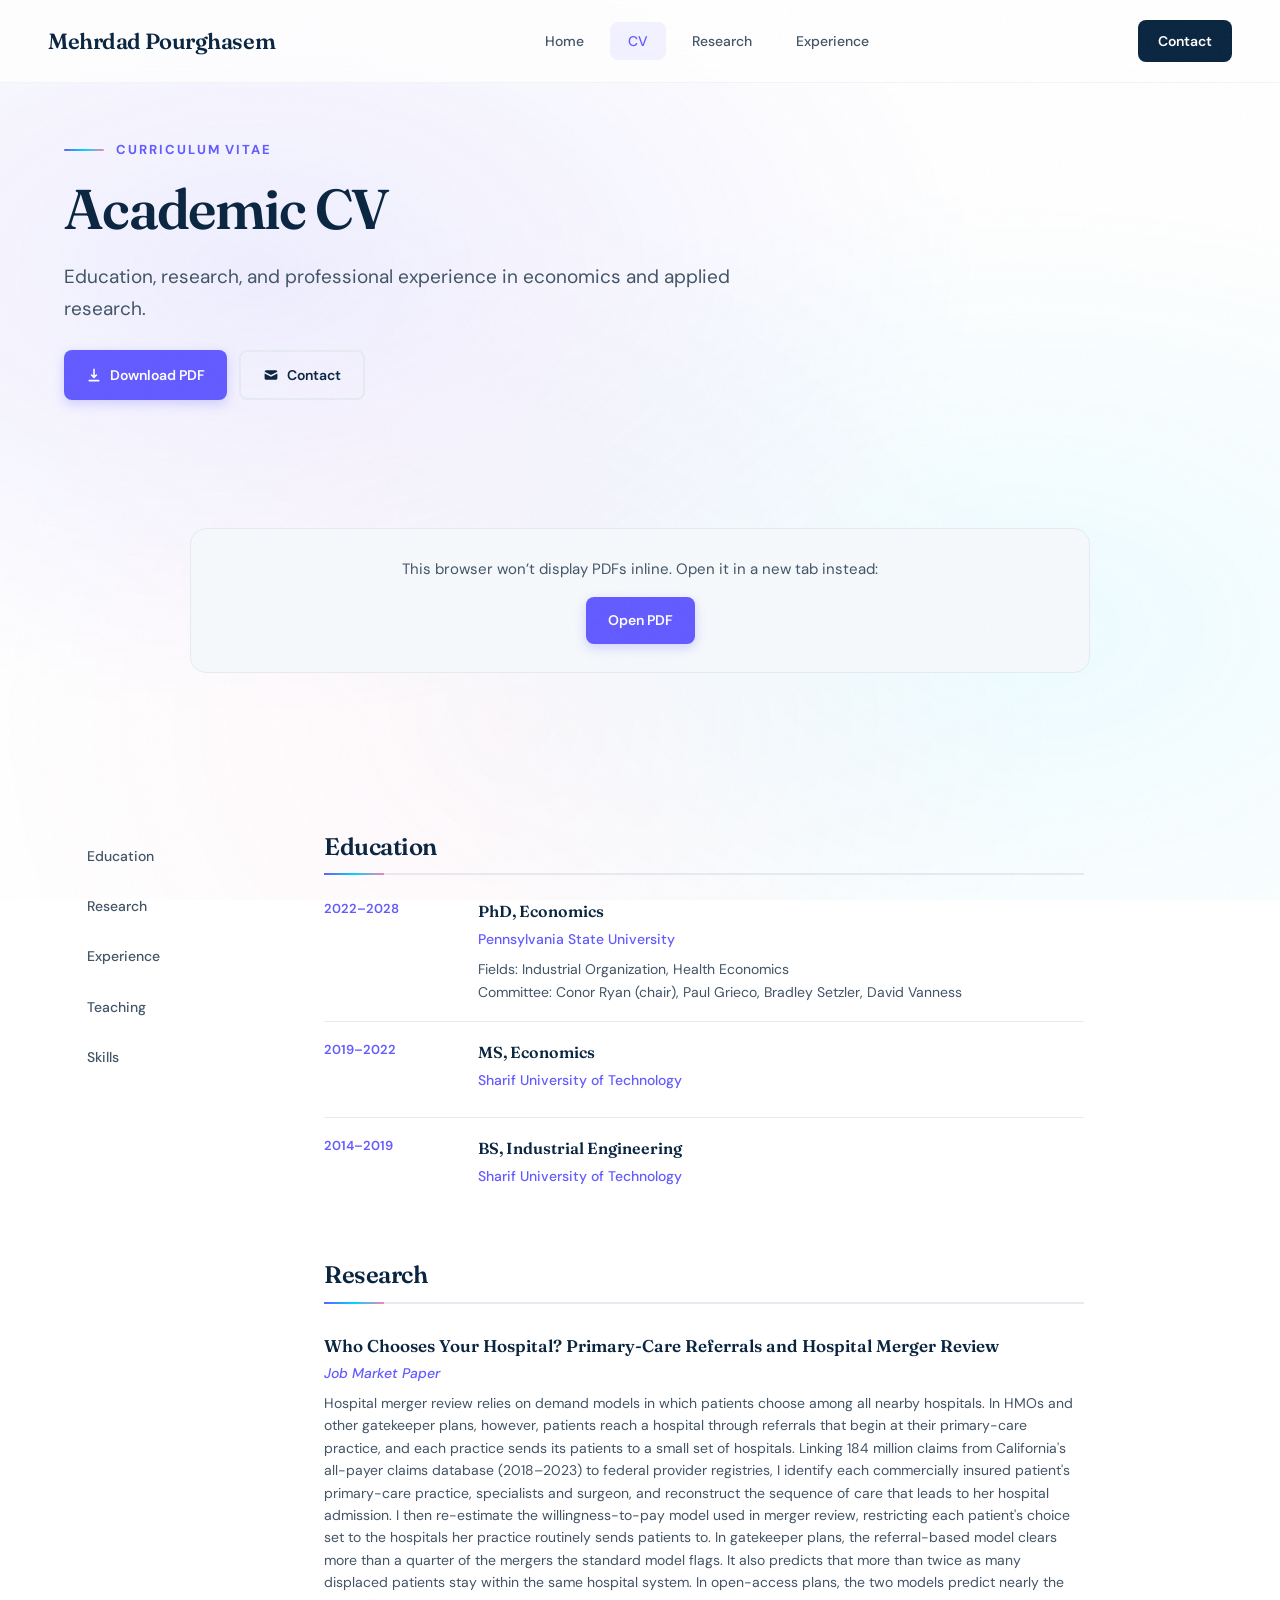
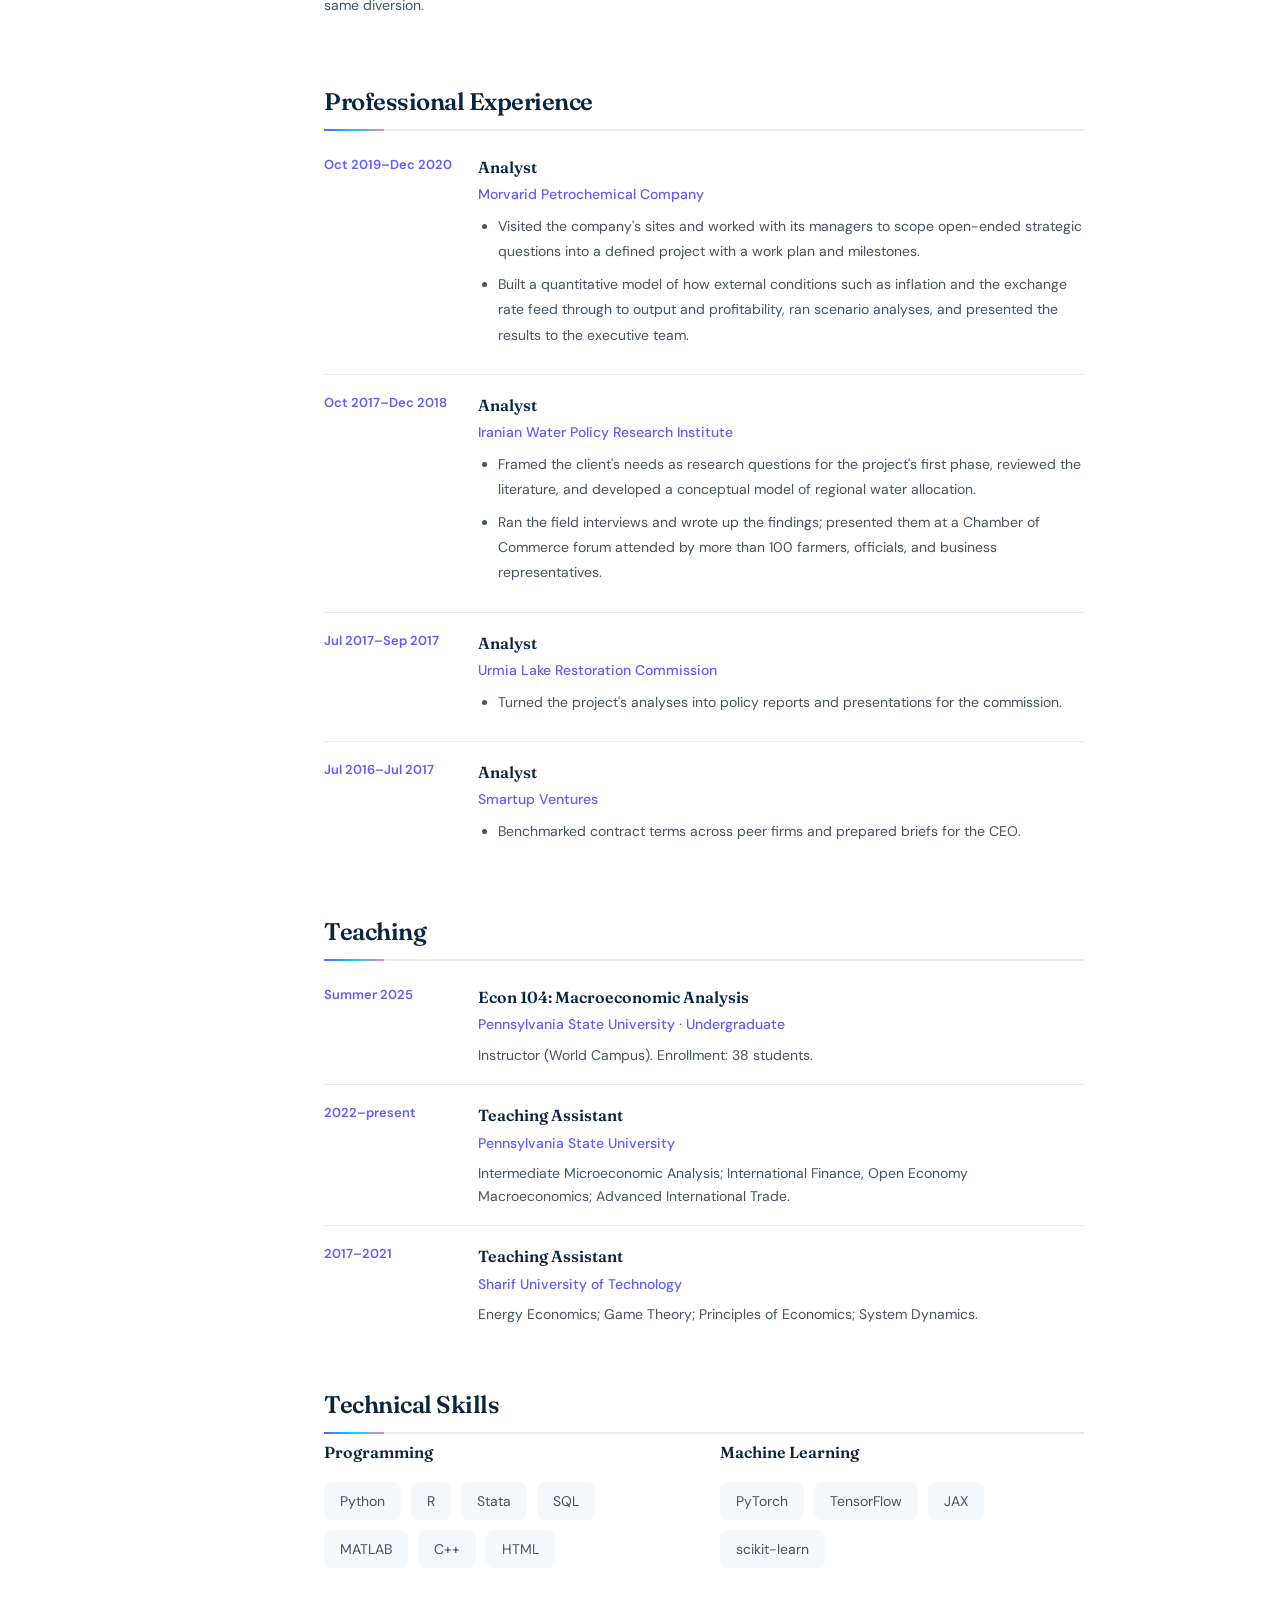
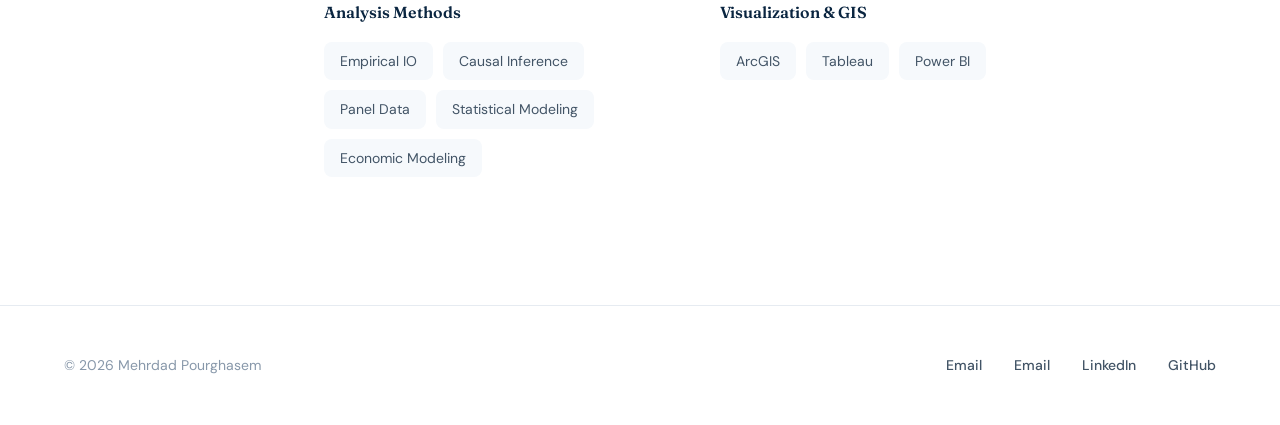
==== commit 2a6fe0d5: "Update the site for the new job market paper The paper changed direction: it is now "Who Chooses You" ====
--- a/cv.html
+++ b/cv.html
@@ -24,18 +24,19 @@
     <!-- Navigation -->
     <nav>
         <a href="index.html" class="logo">Mehrdad Pourghasem</a>
-        <ul class="nav-links">
+        <ul class="nav-links" id="navLinks">
             <li><a href="index.html">Home</a></li>
             <li><a href="cv.html" class="active">CV</a></li>
             <li><a href="research.html">Research</a></li>
             <li><a href="experience.html">Experience</a></li>
         </ul>
         <a href="mailto:pourghasem@psu.edu" class="nav-cta">Contact</a>
-        <div class="menu-toggle" onclick="toggleMenu()">
+        <button class="menu-toggle" type="button" onclick="toggleMenu()"
+                aria-label="Open navigation menu" aria-expanded="false" aria-controls="navLinks">
             <span></span>
             <span></span>
             <span></span>
-        </div>
+        </button>
     </nav>
 
     <!-- Page Header -->
@@ -52,12 +53,6 @@
                 </svg>
                 Download PDF
             </a>
-            <a href="files/Mehrdad_Pourghasem_Resume.pdf" class="btn btn-secondary" download>
-                <svg width="16" height="16" viewBox="0 0 20 20" fill="currentColor">
-                    <path fill-rule="evenodd" d="M3 17a1 1 0 011-1h12a1 1 0 110 2H4a1 1 0 01-1-1zm3.293-7.707a1 1 0 011.414 0L9 10.586V3a1 1 0 112 0v7.586l1.293-1.293a1 1 0 111.414 1.414l-3 3a1 1 0 01-1.414 0l-3-3a1 1 0 010-1.414z" clip-rule="evenodd"/>
-                </svg>
-                1-Page Resume
-            </a>
             <a href="mailto:pourghasem@psu.edu" class="btn btn-secondary">
                 <svg width="16" height="16" viewBox="0 0 20 20" fill="currentColor">
                     <path d="M2.003 5.884L10 9.882l7.997-3.998A2 2 0 0016 4H4a2 2 0 00-1.997 1.884z"/>
@@ -71,21 +66,14 @@
     <!-- Inline PDF viewer -->
     <section>
         <div class="pdf-viewer">
-            <div class="pdf-tabs" role="tablist" aria-label="Choose a document">
-                <button class="pdf-tab" role="tab" aria-selected="true"
-                        data-pdf="files/Mehrdad_Pourghasem_Resume.pdf">Resume (1 page)</button>
-                <button class="pdf-tab" role="tab" aria-selected="false"
-                        data-pdf="files/Mehrdad_Pourghasem_CV.pdf">Full CV</button>
-            </div>
-
             <iframe class="pdf-frame" id="pdfFrame"
-                    src="files/Mehrdad_Pourghasem_Resume.pdf"
-                    title="Mehrdad Pourghasem &mdash; Resume"></iframe>
+                    src="files/Mehrdad_Pourghasem_CV.pdf"
+                    title="Mehrdad Pourghasem &mdash; CV"></iframe>
 
             <div class="pdf-fallback">
                 <p>This browser won&rsquo;t display PDFs inline. Open it in a new tab instead:</p>
                 <a class="btn btn-primary" id="pdfOpen"
-                   href="files/Mehrdad_Pourghasem_Resume.pdf" target="_blank" rel="noopener">Open PDF</a>
+                   href="files/Mehrdad_Pourghasem_CV.pdf" target="_blank" rel="noopener">Open PDF</a>
             </div>
         </div>
     </section>
@@ -112,7 +100,7 @@
                         <div class="cv-details">
                             <h3>PhD, Economics</h3>
                             <p class="institution">Pennsylvania State University</p>
-                            <p>Fields: Industrial Organization, Health Economics<br>Dissertation: "Who Chooses Your Hospital? Inherited Demand and the Measurement of Hospital Competition"<br>Committee: Conor Ryan, Paul Grieco, Bradley Setzler, David Vanness</p>
+                            <p>Fields: Industrial Organization, Health Economics<br>Committee: Conor Ryan (chair), Paul Grieco, Bradley Setzler, David Vanness</p>
                         </div>
                     </div>
                     <div class="cv-item">
@@ -135,19 +123,9 @@
                 <div id="research" class="cv-section">
                     <h2>Research</h2>
                     <div class="cv-publication">
-                        <h4>Who Chooses Your Hospital? Inherited Demand and the Measurement of Hospital Competition</h4>
+                        <h4>Who Chooses Your Hospital? Primary-Care Referrals and Hospital Merger Review</h4>
                         <p class="venue">Job Market Paper</p>
-                        <p class="authors">Shows that elective surgical demand is routed by referral menus belonging to primary care organizations rather than chosen by patients, using claims covering 8.5 million commercially insured Californians. Estimates a consideration-set demand model placing 2.4 of 48 available hospitals on the effective menu; replaying observed organization closures, the standard merger-review model recovers 41% of measured within-system diversion against 88% for the menu model.</p>
-                    </div>
-                    <div class="cv-publication">
-                        <h4>Heterogeneous Willingness-to-Pay for Electric Vehicles</h4>
-                        <p class="venue">3rd Year Paper</p>
-                        <p class="authors">Merged U.S. auto sales with detailed vehicle attributes; estimated a random-coefficients logit (BLP) with demographic interactions and micro-moments. Recovered WTP for battery capacity and range; quantified price sensitivity across household segments.</p>
-                    </div>
-                    <div class="cv-publication">
-                        <h4>Road Infrastructure & Agricultural Outcomes</h4>
-                        <p class="venue">Masters Thesis</p>
-                        <p class="authors">Built a county-level panel dataset linking village road access to agricultural land rents using newly compiled data. Produced spatial analyses and maps in ArcGIS to assess how improved road connectivity affected local land values and farming outcomes.</p>
+                        <p class="authors">Hospital merger review relies on demand models in which patients choose among all nearby hospitals. In HMOs and other gatekeeper plans, however, patients reach a hospital through referrals that begin at their primary-care practice, and each practice sends its patients to a small set of hospitals. Linking 184 million claims from California's all-payer claims database (2018&ndash;2023) to federal provider registries, I identify each commercially insured patient's primary-care practice, specialists and surgeon, and reconstruct the sequence of care that leads to her hospital admission. I then re-estimate the willingness-to-pay model used in merger review, restricting each patient's choice set to the hospitals her practice routinely sends patients to. In gatekeeper plans, the referral-based model clears more than a quarter of the mergers the standard model flags. It also predicts that more than twice as many displaced patients stay within the same hospital system. In open-access plans, the two models predict nearly the same diversion.</p>
                     </div>
                 </div>
 
@@ -157,45 +135,42 @@
                     <div class="cv-item">
                         <div class="cv-year">Oct 2019–Dec 2020</div>
                         <div class="cv-details">
-                            <h3>Research Analyst</h3>
-                            <p class="institution">Morvarid Petrochemical Company, Tehran, Iran</p>
+                            <h3>Analyst</h3>
+                            <p class="institution">Morvarid Petrochemical Company</p>
                             <ul>
-                                <li>Led a 4-member team to define a research plan with clear milestones in collaboration with the CEO, translating broad strategic questions into structured analytical objectives.</li>
-                                <li>Developed a dynamic forecasting model linking macroeconomic indicators to company output and profitability; conducted scenario analyses to guide long-term capital investment planning.</li>
-                                <li>Synthesized quantitative results and qualitative insights into executive presentations, providing actionable recommendations for operational improvements and risk mitigation.</li>
+                                <li>Visited the company's sites and worked with its managers to scope open-ended strategic questions into a defined project with a work plan and milestones.</li>
+                                <li>Built a quantitative model of how external conditions such as inflation and the exchange rate feed through to output and profitability, ran scenario analyses, and presented the results to the executive team.</li>
                             </ul>
                         </div>
                     </div>
                     <div class="cv-item">
                         <div class="cv-year">Oct 2017–Dec 2018</div>
                         <div class="cv-details">
-                            <h3>Research Analyst</h3>
-                            <p class="institution">Iranian Water Policy Research Institute, Tehran, Iran</p>
+                            <h3>Analyst</h3>
+                            <p class="institution">Iranian Water Policy Research Institute</p>
                             <ul>
-                                <li>Evaluated regional water-market design alternatives by combining field research (interviews with farmers and officials) with analysis of international case studies, informing strategic policy recommendations.</li>
-                                <li>Quantified economic impacts of alternative water allocation policies using statistical models, documenting assumptions and data sources to support evidence-based decision making.</li>
-                                <li>Presented findings to 100+ stakeholders at a multi-day Chamber of Commerce forum, distilling complex analyses into actionable options and trade-offs for decision-makers.</li>
+                                <li>Framed the client's needs as research questions for the project's first phase, reviewed the literature, and developed a conceptual model of regional water allocation.</li>
+                                <li>Ran the field interviews and wrote up the findings; presented them at a Chamber of Commerce forum attended by more than 100 farmers, officials, and business representatives.</li>
                             </ul>
                         </div>
                     </div>
                     <div class="cv-item">
                         <div class="cv-year">Jul 2017–Sep 2017</div>
                         <div class="cv-details">
-                            <h3>Research Analyst</h3>
-                            <p class="institution">Urmia Lake Restoration Commission, Tehran, Iran</p>
+                            <h3>Analyst</h3>
+                            <p class="institution">Urmia Lake Restoration Commission</p>
                             <ul>
-                                <li>Gathered and documented business requirements for three startup initiatives; translated stakeholder needs into clear technical specifications for engineering.</li>
+                                <li>Turned the project's analyses into policy reports and presentations for the commission.</li>
                             </ul>
                         </div>
                     </div>
                     <div class="cv-item">
                         <div class="cv-year">Jul 2016–Jul 2017</div>
                         <div class="cv-details">
-                            <h3>Business Analyst</h3>
-                            <p class="institution">Smartup Ventures, Tehran, Iran</p>
+                            <h3>Analyst</h3>
+                            <p class="institution">Smartup Ventures</p>
                             <ul>
-                                <li>Conducted market research and feasibility analyses for three new startup ventures, delivering comprehensive reports to inform strategic investment decisions by senior leadership.</li>
-                                <li>Promoted to CEO Assistant within 6 months for exceptional performance; led the company's rebranding initiative by coordinating cross-functional teams (designers, developers) to launch a new corporate website ahead of schedule.</li>
+                                <li>Benchmarked contract terms across peer firms and prepared briefs for the CEO.</li>
                             </ul>
                         </div>
                     </div>
@@ -217,7 +192,7 @@
                         <div class="cv-details">
                             <h3>Teaching Assistant</h3>
                             <p class="institution">Pennsylvania State University</p>
-                            <p>International Finance; Advanced International Trade.</p>
+                            <p>Intermediate Microeconomic Analysis; International Finance, Open Economy Macroeconomics; Advanced International Trade.</p>
                         </div>
                     </div>
                     <div class="cv-item">
@@ -293,9 +268,7 @@
     <script>
         // PDF viewer tabs
         (function () {
-            const frame = document.getElementById('pdfFrame');
-            const open  = document.getElementById('pdfOpen');
-            const wrap  = document.querySelector('.pdf-viewer');
+            const wrap = document.querySelector('.pdf-viewer');
 
             // Show the fallback only when the browser really cannot render a PDF
             // inline. navigator.pdfViewerEnabled is the standard signal; older
@@ -311,18 +284,6 @@
                 return true;
             }
             if (wrap && !canShowPdf()) wrap.classList.add('no-pdf');
-            document.querySelectorAll('.pdf-tab').forEach(tab => {
-                tab.addEventListener('click', () => {
-                    document.querySelectorAll('.pdf-tab')
-                        .forEach(t => t.setAttribute('aria-selected', String(t === tab)));
-                    const src = tab.dataset.pdf;
-                    if (frame) {
-                        frame.src = src;
-                        frame.title = 'Mehrdad Pourghasem \u2014 ' + tab.textContent.trim();
-                    }
-                    if (open) open.href = src;
-                });
-            });
         })();
 
         // Active nav link on scroll
@@ -356,14 +317,21 @@
 
         // Mobile menu toggle
         function toggleMenu() {
-            document.querySelector('.nav-links').classList.toggle('open');
-            document.querySelector('.menu-toggle').classList.toggle('open');
+            const links  = document.querySelector('.nav-links');
+            const toggle = document.querySelector('.menu-toggle');
+            const open   = links.classList.toggle('open');
+            toggle.classList.toggle('open', open);
+            toggle.setAttribute('aria-expanded', String(open));
+            toggle.setAttribute('aria-label', open ? 'Close navigation menu' : 'Open navigation menu');
         }
 
         document.querySelectorAll('.nav-links a').forEach(link => {
             link.addEventListener('click', () => {
                 document.querySelector('.nav-links').classList.remove('open');
-                document.querySelector('.menu-toggle').classList.remove('open');
+                const toggle = document.querySelector('.menu-toggle');
+                toggle.classList.remove('open');
+                toggle.setAttribute('aria-expanded', 'false');
+                toggle.setAttribute('aria-label', 'Open navigation menu');
             });
         });
     </script>
--- a/styles.css
+++ b/styles.css
@@ -230,6 +230,20 @@
     cursor: pointer;
     padding: 10px;
     z-index: 1001;
+    /* It is a <button> so keyboard users can reach it; strip the UA chrome. */
+    appearance: none;
+    -webkit-appearance: none;
+    background: none;
+    border: 0;
+    margin: 0;
+    font: inherit;
+    color: inherit;
+}
+
+.menu-toggle:focus-visible {
+    outline: 2px solid var(--primary);
+    outline-offset: 3px;
+    border-radius: 6px;
 }
 
 .menu-toggle span {
@@ -828,6 +842,13 @@
 .status-completed { 
     background: rgba(0, 217, 36, 0.1); 
     color: #00a020; 
+}
+
+/* Neutral label for work that is neither in progress nor a finished product —
+   e.g. a third-year paper set aside. Avoids implying "Completed". */
+.status-note {
+    background: rgba(99, 91, 255, 0.08);
+    color: var(--primary);
 }
 
 .paper-item h4 {
@@ -1919,3 +1940,12 @@
     .pdf-frame { height: 440px; }
     .pdf-tab { flex: 1 1 100%; text-align: center; }
 }
+
+
+/* Short status line under a paper, in place of download links */
+.paper-note {
+    margin-top: 14px;
+    font-size: 0.92rem;
+    color: var(--text-secondary);
+    font-style: italic;
+}
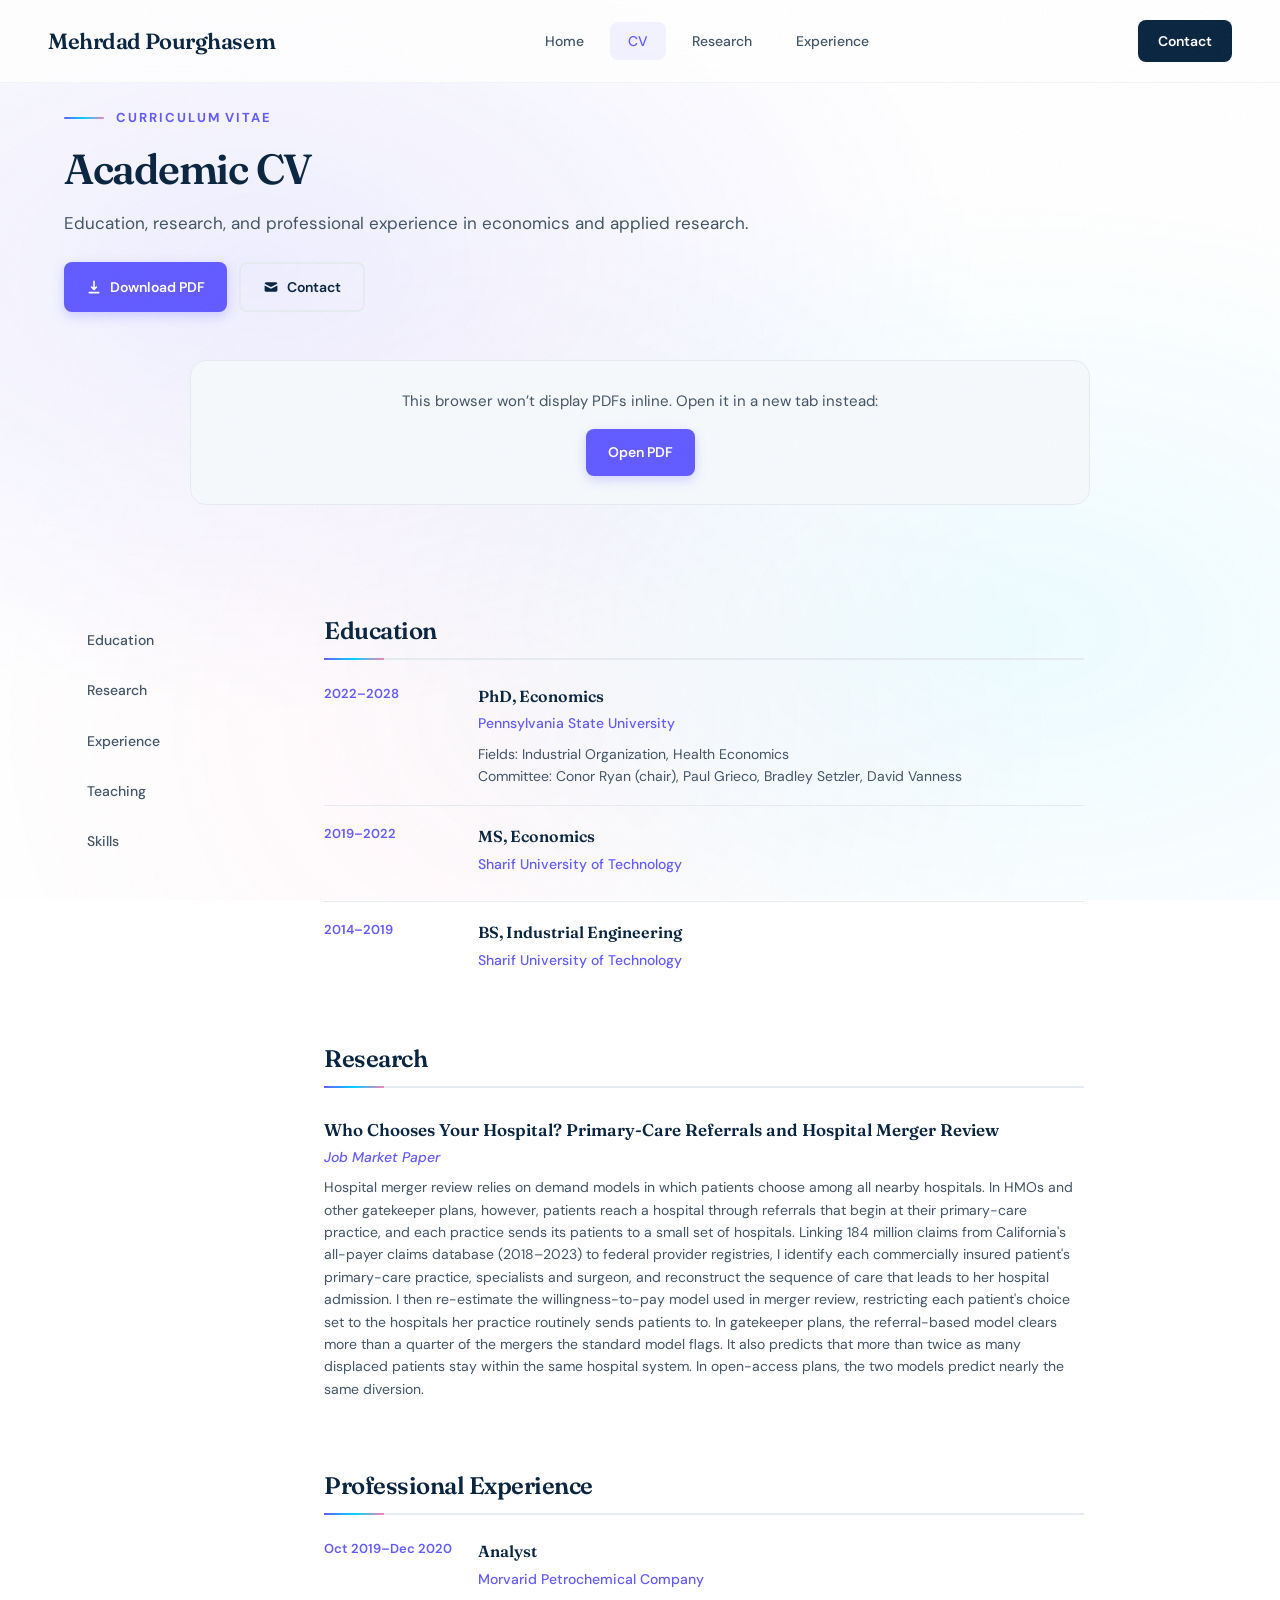
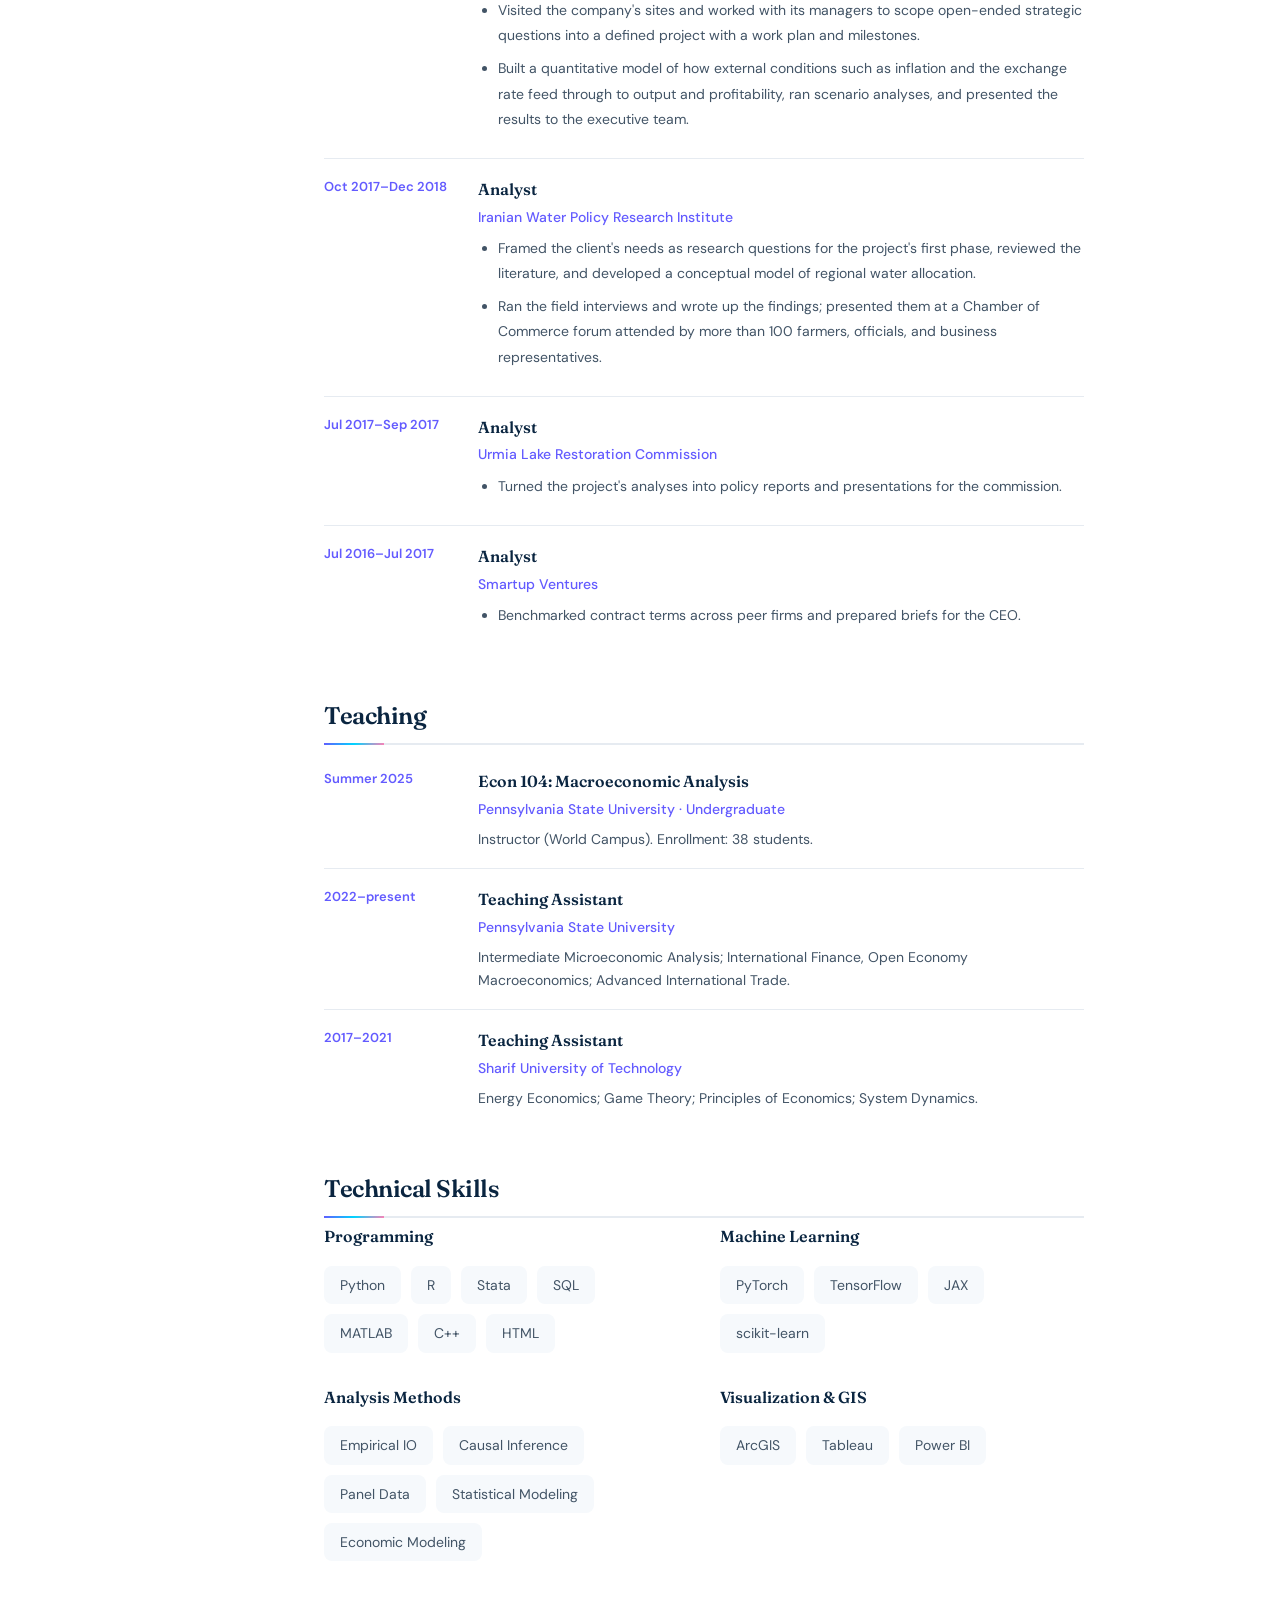
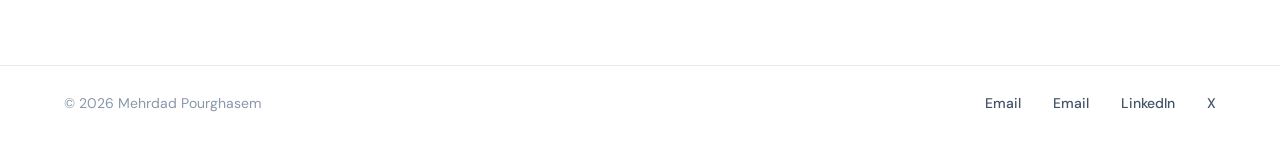
==== commit 7b7f545d: "Shrink page headings, tighten the header gap and the footer - .page-header h1 clamp(40px, 5vw, 56px)" ====
--- a/cv.html
+++ b/cv.html
@@ -261,7 +261,7 @@
             <a href="mailto:pourghasem@psu.edu">Email</a>
             <a href="mailto:pourghasem@psu.edu">Email</a>
             <a href="https://www.linkedin.com/in/mehrdad-pourghasem" target="_blank" rel="noopener">LinkedIn</a>
-            <a href="https://github.com/mehrdadpourghasem" target="_blank" rel="noopener">GitHub</a>
+            <a href="https://x.com/mehrddp" target="_blank" rel="noopener">X</a>
         </div>
     </footer>
 
--- a/styles.css
+++ b/styles.css
@@ -45,7 +45,7 @@
     --space-lg: 24px;
     --space-xl: 40px;
     --space-2xl: 64px;
-    --space-3xl: 80px;
+    --space-3xl: 56px;
     
     /* Transitions */
     --ease-out: cubic-bezier(0.16, 1, 0.3, 1);
@@ -541,7 +541,7 @@
 
 /* Page Header */
 .page-header {
-    padding: 140px 64px 48px;
+    padding: 108px 64px 24px;
     max-width: 1400px;
     margin: 0 auto;
     width: 100%;
@@ -569,17 +569,24 @@
 
 .page-header h1 {
     font-family: var(--font-display);
-    font-size: clamp(40px, 5vw, 56px);
+    font-size: clamp(32px, 3.6vw, 42px);
     font-weight: 600;
     letter-spacing: -0.03em;
     color: var(--text-primary);
-    margin-bottom: 20px;
+    margin-bottom: 16px;
     line-height: 1.15;
     max-width: 900px;
 }
 
+/* The first section after a page header does not need the full section
+   padding on top -- the header's own bottom padding already separates them. */
+.page-header + section,
+.page-header + section.full-width {
+    padding-top: 24px;
+}
+
 .page-header .lead {
-    font-size: 19px;
+    font-size: 17px;
     color: var(--text-secondary);
     max-width: 700px;
     line-height: 1.7;
@@ -1491,7 +1498,7 @@
    FOOTER
    ============================================ */
 footer {
-    padding: 48px 64px;
+    padding: 26px 64px;
     border-top: 1px solid var(--border);
     display: flex;
     justify-content: space-between;
@@ -1949,3 +1956,139 @@
     color: var(--text-secondary);
     font-style: italic;
 }
+
+
+/* ==========================================================================
+   Experience timeline (experience.html)
+   Moved out of that page's inline <style> block on 12 Nov 2026 so the
+   theme lives in one file.
+   ========================================================================== */
+
+.experience-timeline {
+    position: relative;
+    max-width: 900px;
+}
+
+.experience-timeline::before {
+    content: '';
+    position: absolute;
+    left: 0;
+    top: 0;
+    bottom: 0;
+    width: 3px;
+    background: linear-gradient(to bottom, var(--primary), var(--accent-cyan));
+    border-radius: 3px;
+}
+
+.experience-item {
+    position: relative;
+    padding-left: 48px;
+    padding-bottom: 28px;
+}
+
+.experience-item:last-child {
+    padding-bottom: 0;
+}
+
+.experience-item::before {
+    content: '';
+    position: absolute;
+    left: -6px;
+    top: 8px;
+    width: 15px;
+    height: 15px;
+    background: var(--primary);
+    border: 4px solid white;
+    border-radius: 50%;
+    box-shadow: 0 0 0 3px rgba(99, 91, 255, 0.2);
+    z-index: 1;
+}
+
+.experience-card {
+    background: white;
+    border: 1px solid var(--border);
+    border-radius: 20px;
+    padding: 32px;
+    transition: all 0.4s var(--ease-out);
+}
+
+.experience-card:hover {
+    transform: translateX(12px);
+    border-color: var(--primary);
+    box-shadow: 0 16px 48px rgba(99, 91, 255, 0.1);
+}
+
+.experience-header {
+    display: flex;
+    justify-content: space-between;
+    align-items: flex-start;
+    margin-bottom: 16px;
+    flex-wrap: wrap;
+    gap: 12px;
+}
+
+.experience-role h3 {
+    font-family: var(--font-display);
+    font-size: 20px;
+    font-weight: 600;
+    color: var(--text-primary);
+    margin-bottom: 4px;
+}
+
+.experience-role .company {
+    font-size: 15px;
+    font-weight: 500;
+    color: var(--primary);
+}
+
+.experience-date {
+    font-size: 13px;
+    font-weight: 600;
+    color: var(--text-muted);
+    background: var(--bg-light);
+    padding: 8px 16px;
+    border-radius: 8px;
+    white-space: nowrap;
+}
+
+.experience-location {
+    font-size: 14px;
+    color: var(--text-secondary);
+    margin-bottom: 16px;
+    display: flex;
+    align-items: center;
+    gap: 6px;
+}
+
+.experience-description {
+    font-size: 14px;
+    color: var(--text-secondary);
+    line-height: 1.7;
+    margin-left: 18px;
+}
+
+.experience-description li {
+    margin-bottom: 10px;
+}
+
+.experience-description li:last-child {
+    margin-bottom: 0;
+}
+
+@media (max-width: 768px) {
+    .experience-timeline::before {
+        display: none;
+    }
+
+    .experience-item {
+        padding-left: 0;
+    }
+
+    .experience-item::before {
+        display: none;
+    }
+
+    .experience-header {
+        flex-direction: column;
+    }
+}
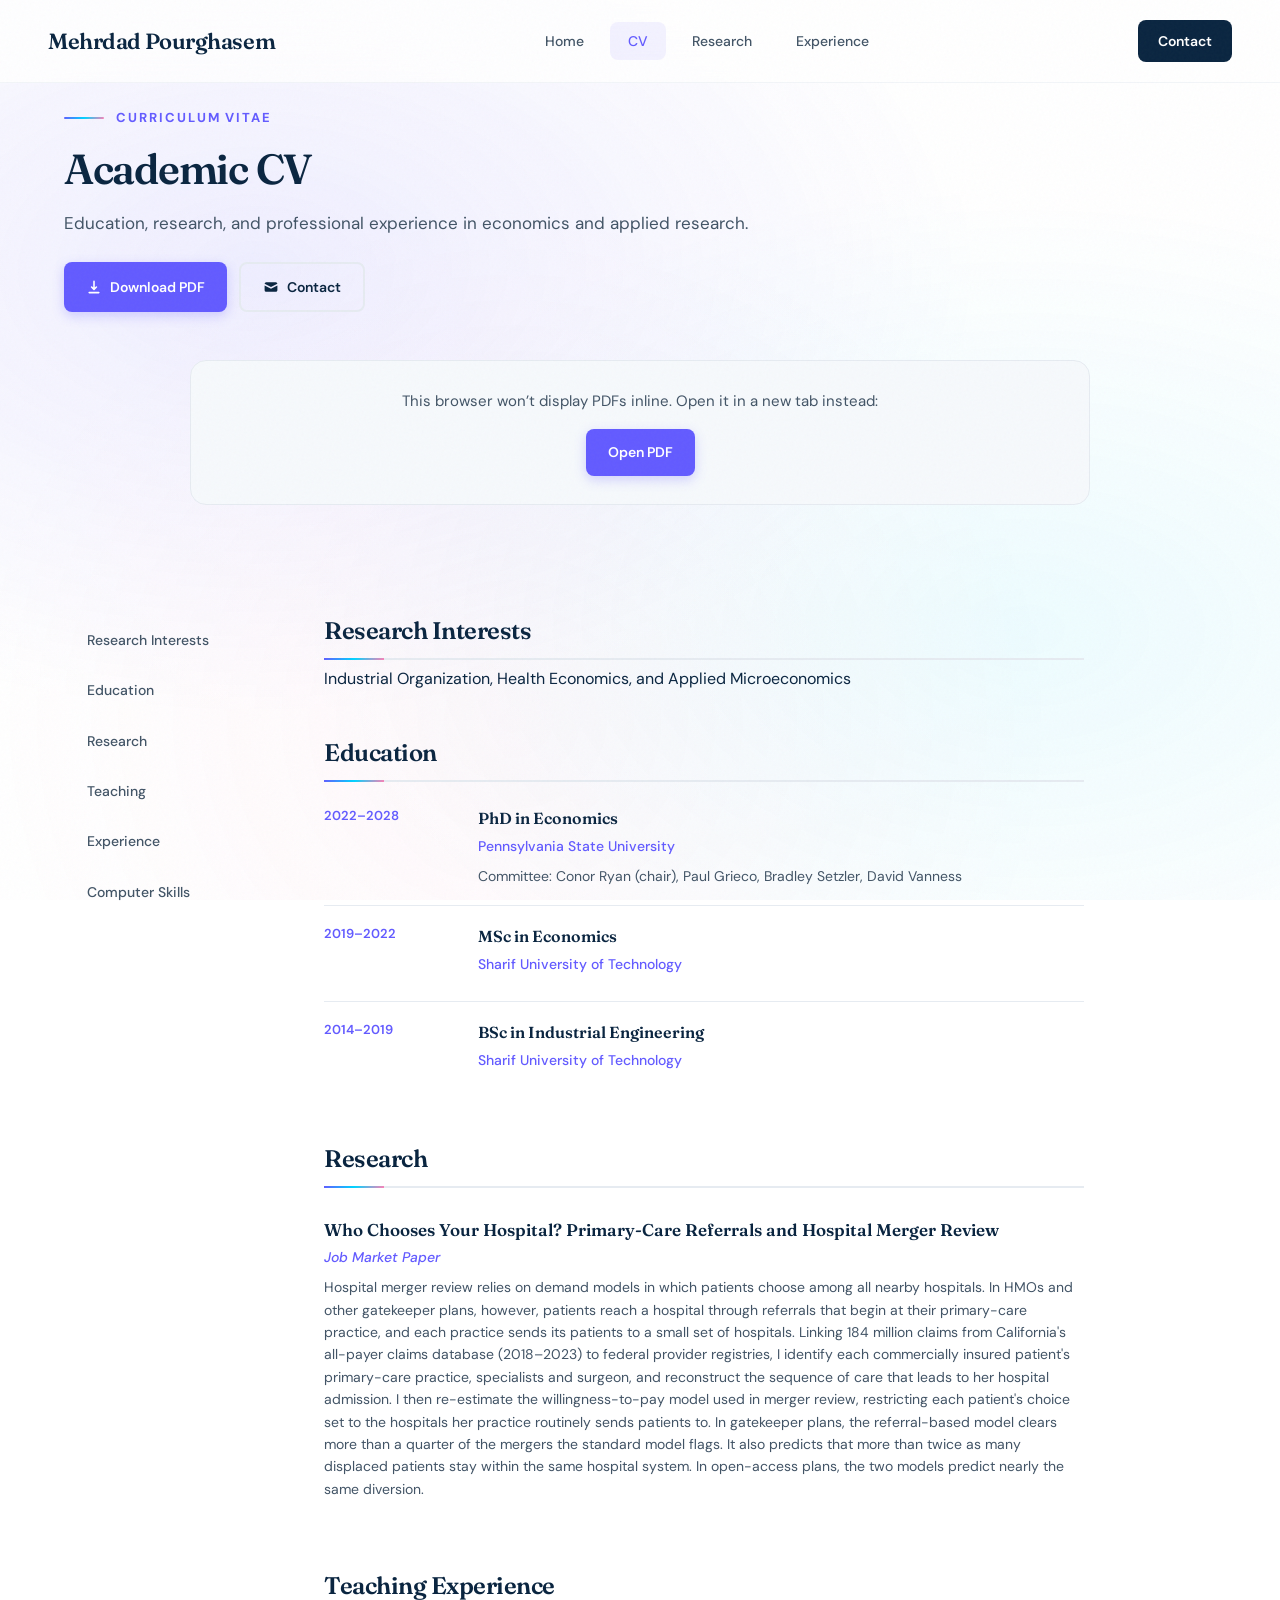
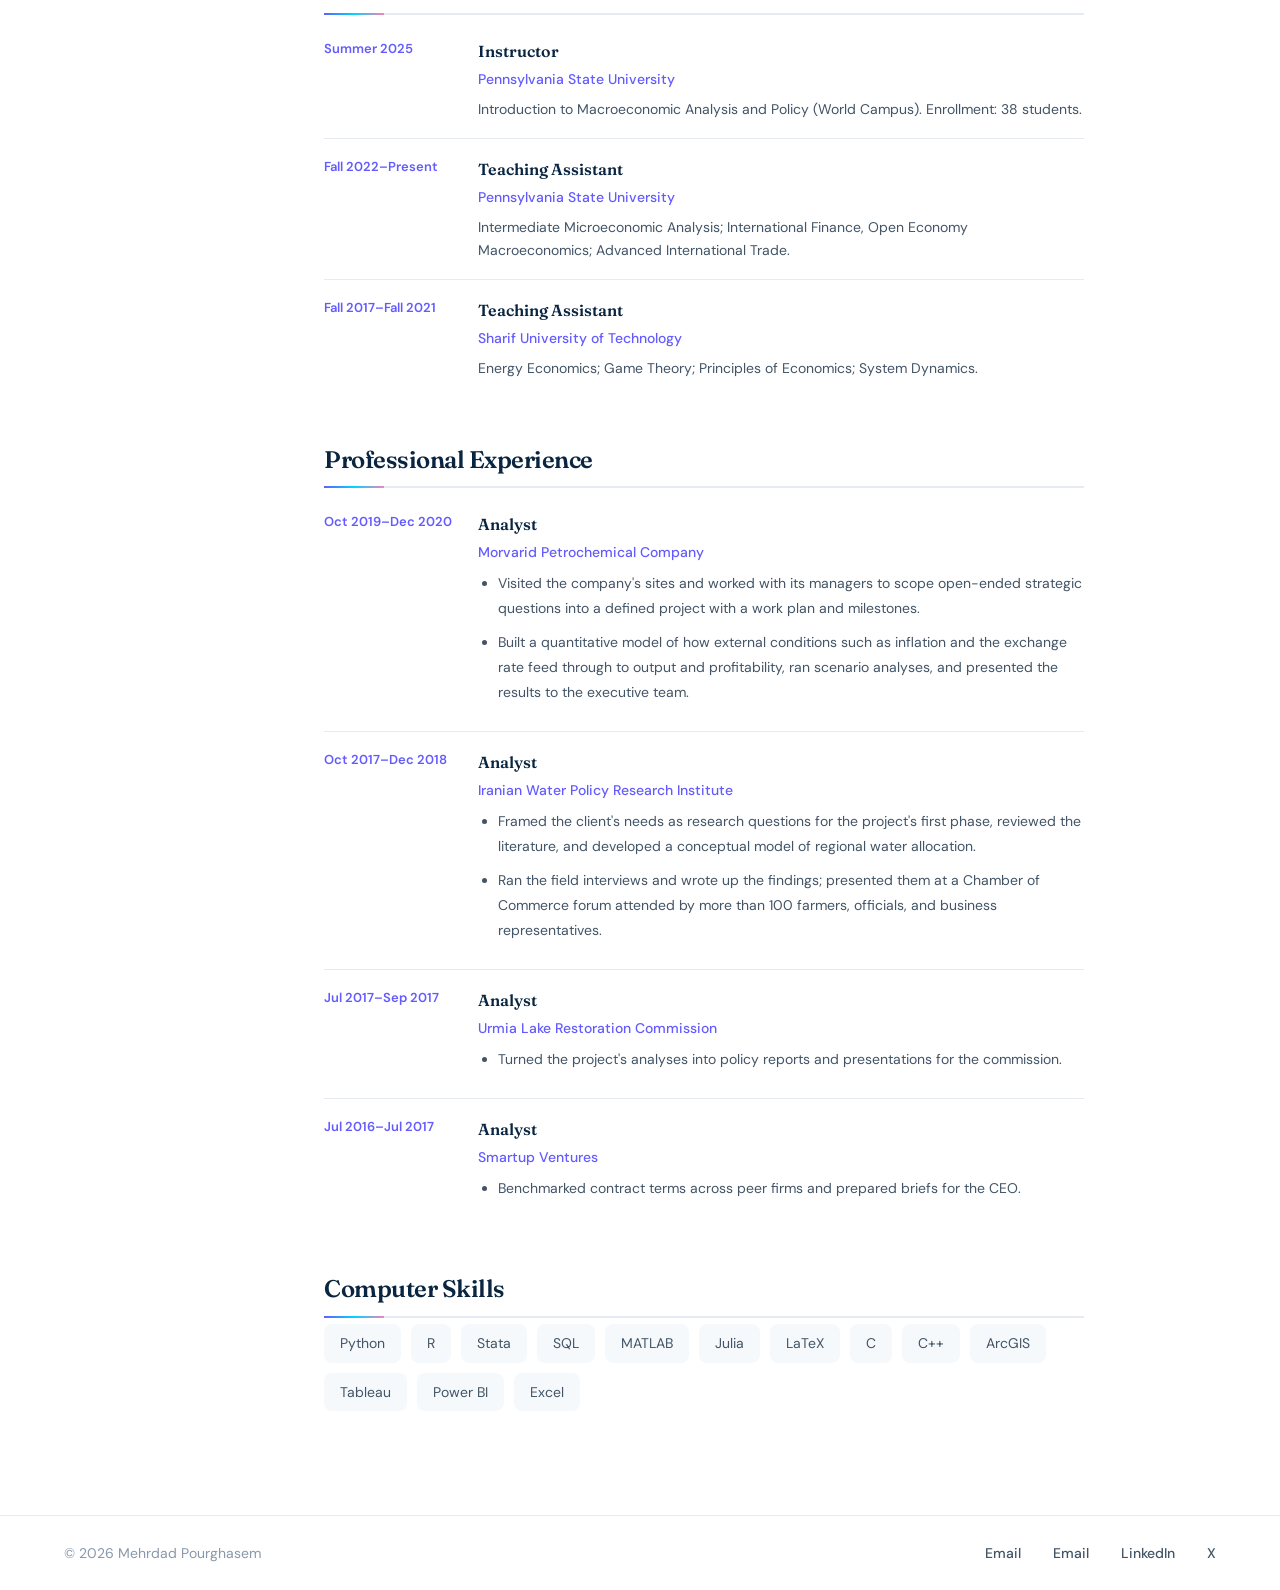
==== commit 65500837: "Match the CV page to the resume The skills block was the serious problem: it claimed Machine Learnin" ====
--- a/cv.html
+++ b/cv.html
@@ -83,37 +83,44 @@
         <div class="cv-content">
             <aside class="cv-nav">
                 <ul class="cv-nav-list">
-                    <li><a href="#education" class="active">Education</a></li>
+                    <li><a href="#interests" class="active">Research Interests</a></li>
+                    <li><a href="#education">Education</a></li>
                     <li><a href="#research">Research</a></li>
+                    <li><a href="#teaching">Teaching</a></li>
                     <li><a href="#experience">Experience</a></li>
-                    <li><a href="#teaching">Teaching</a></li>
-                    <li><a href="#skills">Skills</a></li>
+                    <li><a href="#skills">Computer Skills</a></li>
                 </ul>
             </aside>
 
             <main class="cv-main">
+                <!-- Research Interests -->
+                <div id="interests" class="cv-section">
+                    <h2>Research Interests</h2>
+                    <p>Industrial Organization, Health Economics, and Applied Microeconomics</p>
+                </div>
+
                 <!-- Education -->
                 <div id="education" class="cv-section">
                     <h2>Education</h2>
                     <div class="cv-item">
                         <div class="cv-year">2022–2028</div>
                         <div class="cv-details">
-                            <h3>PhD, Economics</h3>
+                            <h3>PhD in Economics</h3>
                             <p class="institution">Pennsylvania State University</p>
-                            <p>Fields: Industrial Organization, Health Economics<br>Committee: Conor Ryan (chair), Paul Grieco, Bradley Setzler, David Vanness</p>
+                            <p>Committee: Conor Ryan (chair), Paul Grieco, Bradley Setzler, David Vanness</p>
                         </div>
                     </div>
                     <div class="cv-item">
                         <div class="cv-year">2019–2022</div>
                         <div class="cv-details">
-                            <h3>MS, Economics</h3>
+                            <h3>MSc in Economics</h3>
                             <p class="institution">Sharif University of Technology</p>
                         </div>
                     </div>
                     <div class="cv-item">
                         <div class="cv-year">2014–2019</div>
                         <div class="cv-details">
-                            <h3>BS, Industrial Engineering</h3>
+                            <h3>BSc in Industrial Engineering</h3>
                             <p class="institution">Sharif University of Technology</p>
                         </div>
                     </div>
@@ -129,6 +136,35 @@
                     </div>
                 </div>
 
+                <!-- Teaching -->
+                <div id="teaching" class="cv-section">
+                    <h2>Teaching Experience</h2>
+                    <div class="cv-item">
+                        <div class="cv-year">Summer 2025</div>
+                        <div class="cv-details">
+                            <h3>Instructor</h3>
+                            <p class="institution">Pennsylvania State University</p>
+                            <p>Introduction to Macroeconomic Analysis and Policy (World Campus). Enrollment: 38 students.</p>
+                        </div>
+                    </div>
+                    <div class="cv-item">
+                        <div class="cv-year">Fall 2022–Present</div>
+                        <div class="cv-details">
+                            <h3>Teaching Assistant</h3>
+                            <p class="institution">Pennsylvania State University</p>
+                            <p>Intermediate Microeconomic Analysis; International Finance, Open Economy Macroeconomics; Advanced International Trade.</p>
+                        </div>
+                    </div>
+                    <div class="cv-item">
+                        <div class="cv-year">Fall 2017–Fall 2021</div>
+                        <div class="cv-details">
+                            <h3>Teaching Assistant</h3>
+                            <p class="institution">Sharif University of Technology</p>
+                            <p>Energy Economics; Game Theory; Principles of Economics; System Dynamics.</p>
+                        </div>
+                    </div>
+                </div>
+
                 <!-- Professional Experience -->
                 <div id="experience" class="cv-section">
                     <h2>Professional Experience</h2>
@@ -176,79 +212,24 @@
                     </div>
                 </div>
 
-                <!-- Teaching -->
-                <div id="teaching" class="cv-section">
-                    <h2>Teaching</h2>
-                    <div class="cv-item">
-                        <div class="cv-year">Summer 2025</div>
-                        <div class="cv-details">
-                            <h3>Econ 104: Macroeconomic Analysis</h3>
-                            <p class="institution">Pennsylvania State University · Undergraduate</p>
-                            <p>Instructor (World Campus). Enrollment: 38 students.</p>
-                        </div>
-                    </div>
-                    <div class="cv-item">
-                        <div class="cv-year">2022–present</div>
-                        <div class="cv-details">
-                            <h3>Teaching Assistant</h3>
-                            <p class="institution">Pennsylvania State University</p>
-                            <p>Intermediate Microeconomic Analysis; International Finance, Open Economy Macroeconomics; Advanced International Trade.</p>
-                        </div>
-                    </div>
-                    <div class="cv-item">
-                        <div class="cv-year">2017–2021</div>
-                        <div class="cv-details">
-                            <h3>Teaching Assistant</h3>
-                            <p class="institution">Sharif University of Technology</p>
-                            <p>Energy Economics; Game Theory; Principles of Economics; System Dynamics.</p>
-                        </div>
-                    </div>
-                </div>
-
                 <!-- Skills -->
                 <div id="skills" class="cv-section">
-                    <h2>Technical Skills</h2>
-                    <div class="skills-grid">
-                        <div class="skill-category">
-                            <h4>Programming</h4>
-                            <div class="skill-tags">
-                                <span class="skill-tag">Python</span>
-                                <span class="skill-tag">R</span>
-                                <span class="skill-tag">Stata</span>
-                                <span class="skill-tag">SQL</span>
-                                <span class="skill-tag">MATLAB</span>
-                                <span class="skill-tag">C++</span>
-                                <span class="skill-tag">HTML</span>
-                            </div>
-                        </div>
-                        <div class="skill-category">
-                            <h4>Machine Learning</h4>
-                            <div class="skill-tags">
-                                <span class="skill-tag">PyTorch</span>
-                                <span class="skill-tag">TensorFlow</span>
-                                <span class="skill-tag">JAX</span>
-                                <span class="skill-tag">scikit-learn</span>
-                            </div>
-                        </div>
-                        <div class="skill-category">
-                            <h4>Analysis Methods</h4>
-                            <div class="skill-tags">
-                                <span class="skill-tag">Empirical IO</span>
-                                <span class="skill-tag">Causal Inference</span>
-                                <span class="skill-tag">Panel Data</span>
-                                <span class="skill-tag">Statistical Modeling</span>
-                                <span class="skill-tag">Economic Modeling</span>
-                            </div>
-                        </div>
-                        <div class="skill-category">
-                            <h4>Visualization & GIS</h4>
-                            <div class="skill-tags">
-                                <span class="skill-tag">ArcGIS</span>
-                                <span class="skill-tag">Tableau</span>
-                                <span class="skill-tag">Power BI</span>
-                            </div>
-                        </div>
-                    </div>
+                    <h2>Computer Skills</h2>
+                    <div class="skill-tags">
+                            <span class="skill-tag">Python</span>
+                            <span class="skill-tag">R</span>
+                            <span class="skill-tag">Stata</span>
+                            <span class="skill-tag">SQL</span>
+                            <span class="skill-tag">MATLAB</span>
+                            <span class="skill-tag">Julia</span>
+                            <span class="skill-tag">LaTeX</span>
+                            <span class="skill-tag">C</span>
+                            <span class="skill-tag">C++</span>
+                            <span class="skill-tag">ArcGIS</span>
+                            <span class="skill-tag">Tableau</span>
+                            <span class="skill-tag">Power BI</span>
+                            <span class="skill-tag">Excel</span>
+                        </div>
                 </div>
             </main>
         </div>
--- a/styles.css
+++ b/styles.css
@@ -868,9 +868,9 @@
 }
 
 .paper-item p {
-    font-size: 14px;
-    color: var(--text-secondary);
-    line-height: 1.65;
+    font-size: 16px;
+    color: var(--text-secondary);
+    line-height: 1.72;
     margin-bottom: 16px;
 }
 
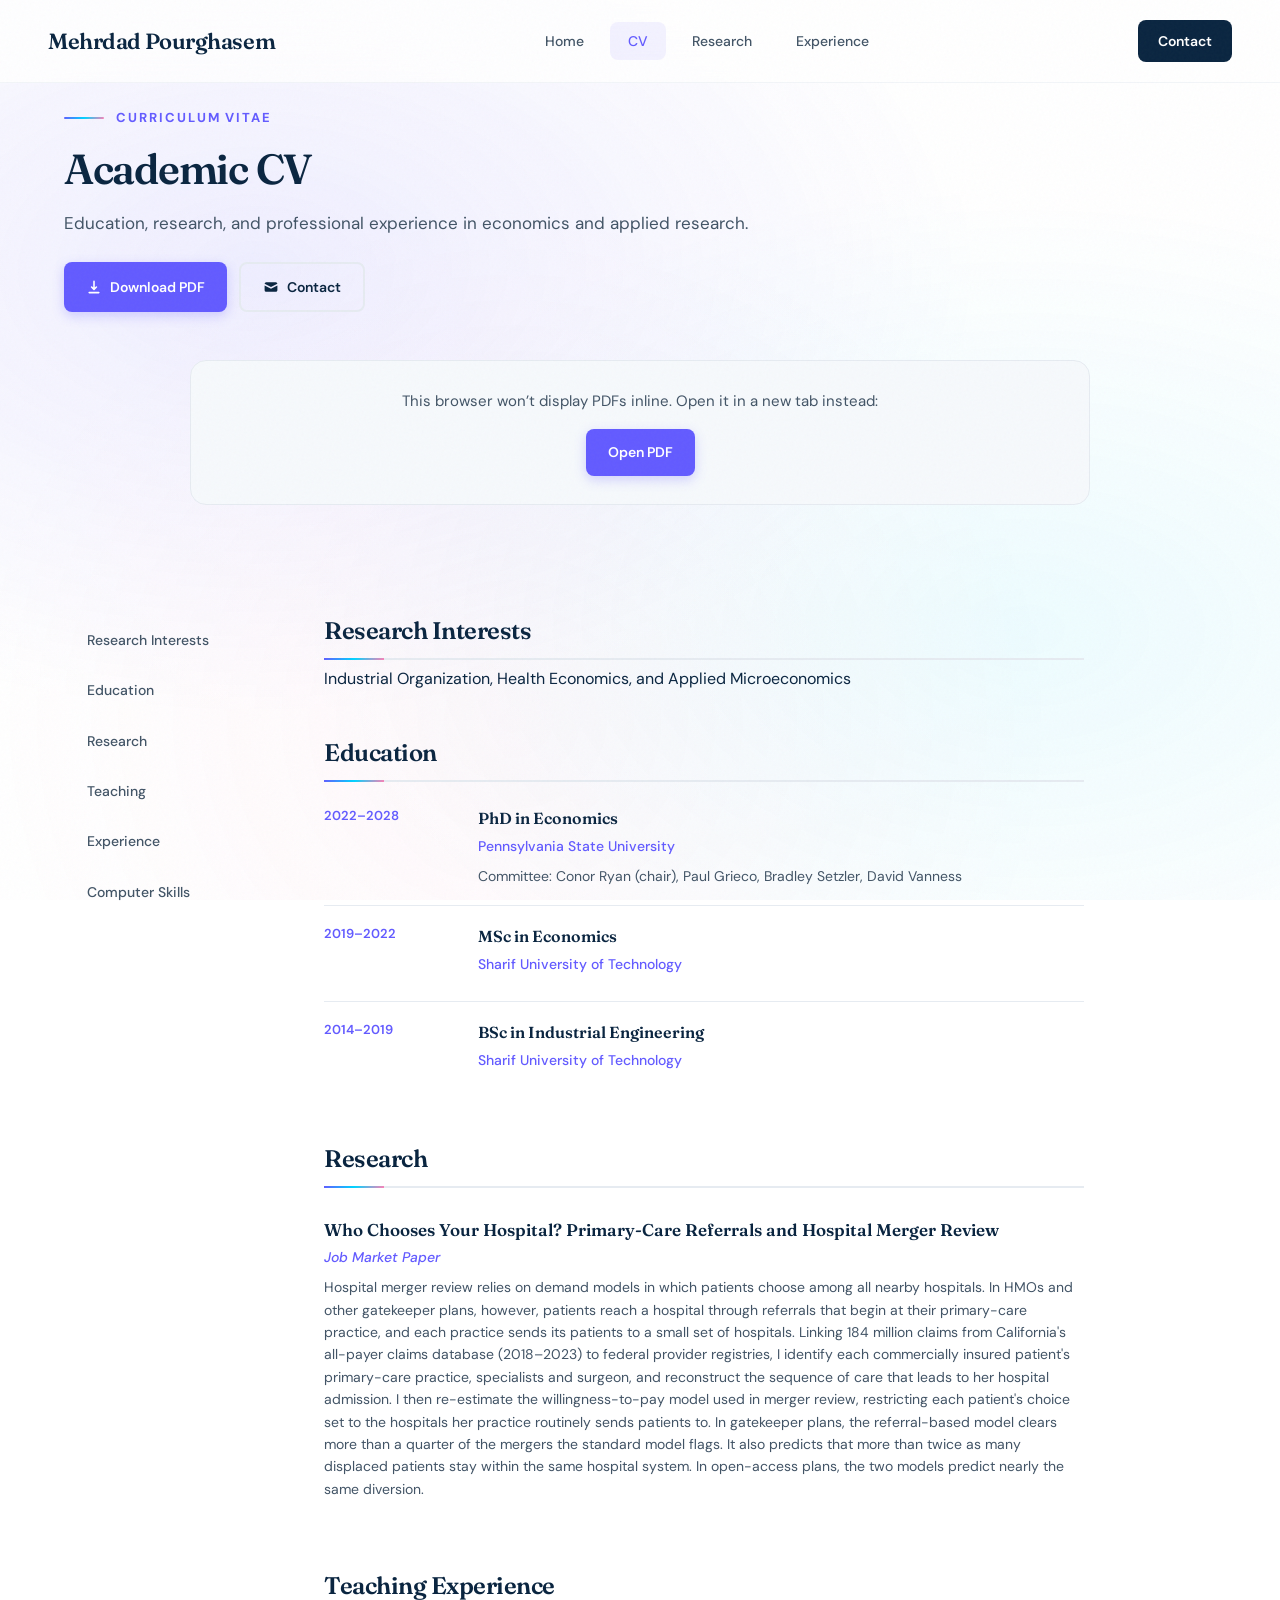
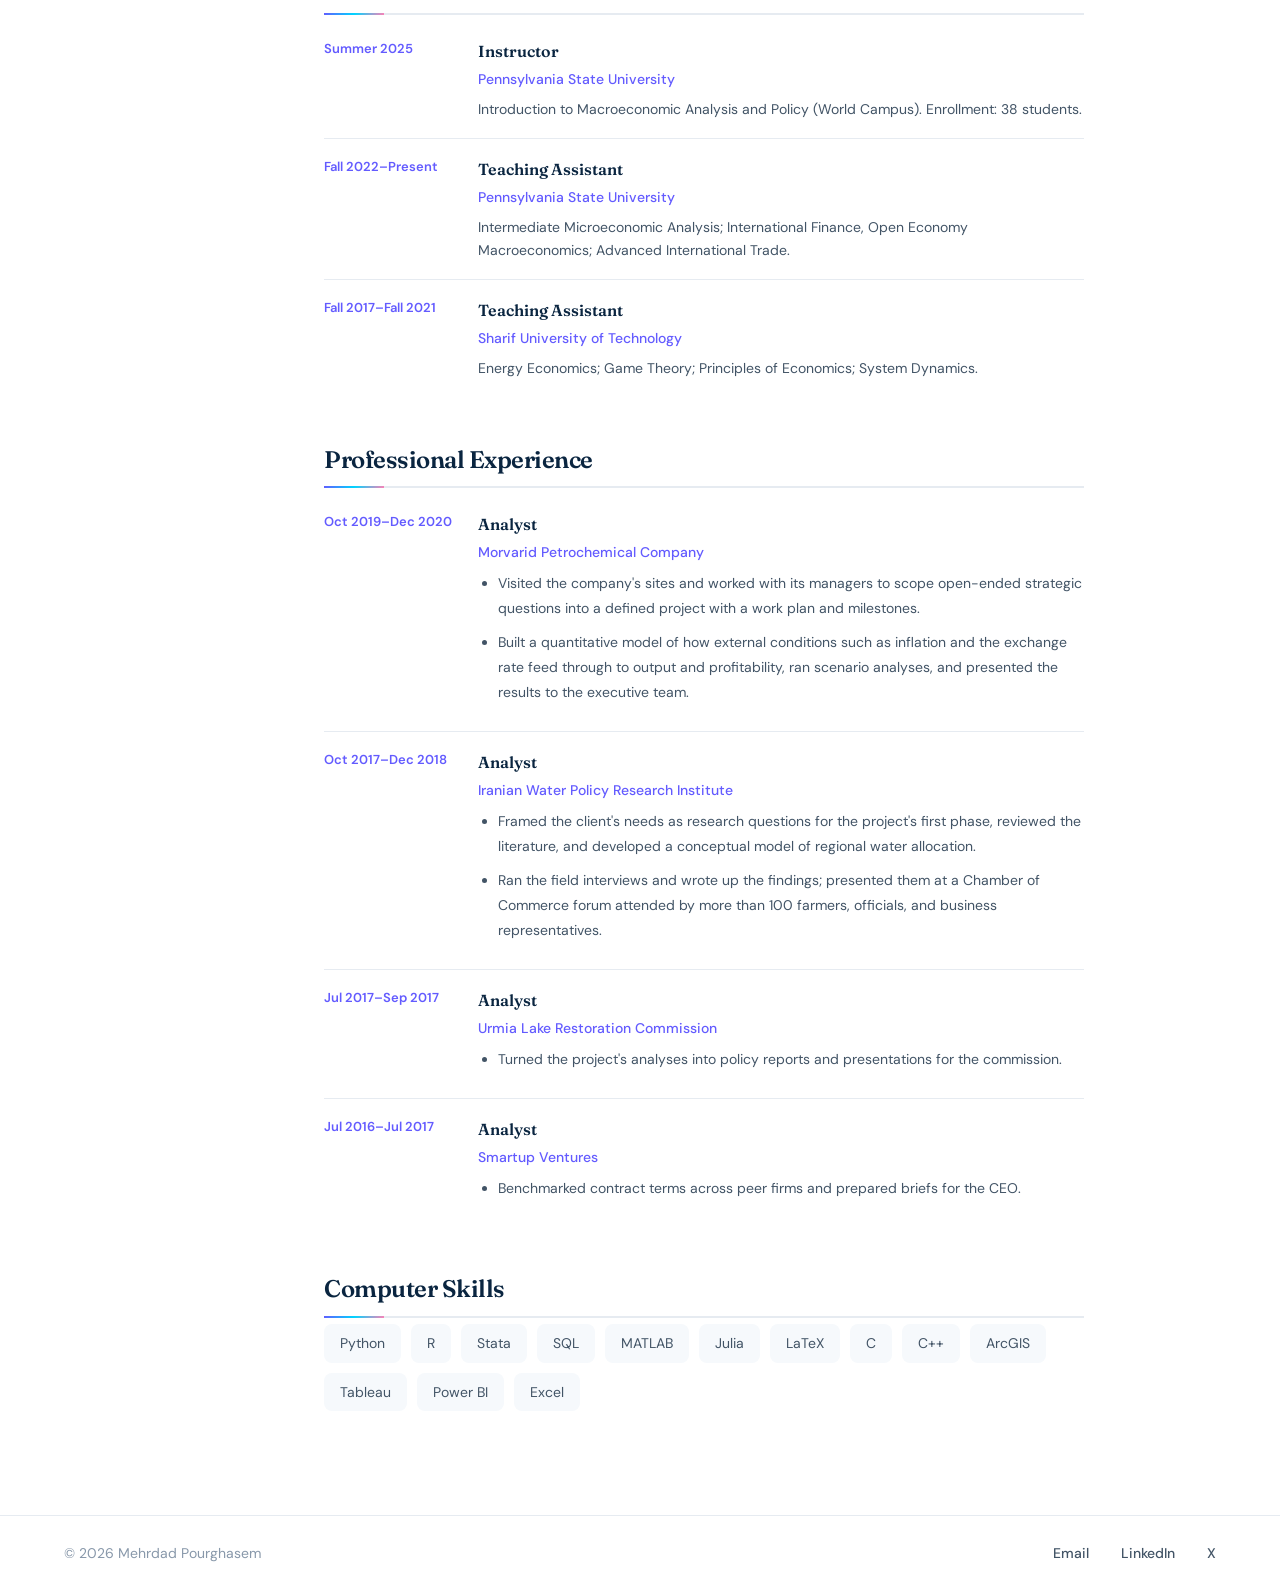
==== commit 61074c76: "Fix a duplicate footer link and an inaccurate research lead cv.html listed Email twice in the footer" ====
--- a/cv.html
+++ b/cv.html
@@ -240,7 +240,6 @@
         <p>© 2026 Mehrdad Pourghasem</p>
         <div class="footer-links">
             <a href="mailto:pourghasem@psu.edu">Email</a>
-            <a href="mailto:pourghasem@psu.edu">Email</a>
             <a href="https://www.linkedin.com/in/mehrdad-pourghasem" target="_blank" rel="noopener">LinkedIn</a>
             <a href="https://x.com/mehrddp" target="_blank" rel="noopener">X</a>
         </div>
--- a/styles.css
+++ b/styles.css
@@ -277,7 +277,7 @@
 }
 
 .hero-content {
-    max-width: 650px;
+    max-width: 100%;
 }
 
 .hero-badge {
@@ -329,12 +329,20 @@
     background-clip: text;
 }
 
+/* Second hero paragraph: the job market paper summary. Slightly smaller and
+   wider than the opening line, and it carries the gap to the buttons. */
+.hero-description.hero-description-second {
+    max-width: 820px;
+    margin-top: -14px;
+    animation-delay: 0.3s;
+}
+
 .hero-description {
-    font-size: 18px;
+    font-size: 16px;
     line-height: 1.7;
     color: var(--text-secondary);
     margin-bottom: 32px;
-    max-width: 540px;
+    max-width: 820px;
     animation: fadeInUp 0.8s var(--ease-out) 0.2s forwards;
     opacity: 0;
 }
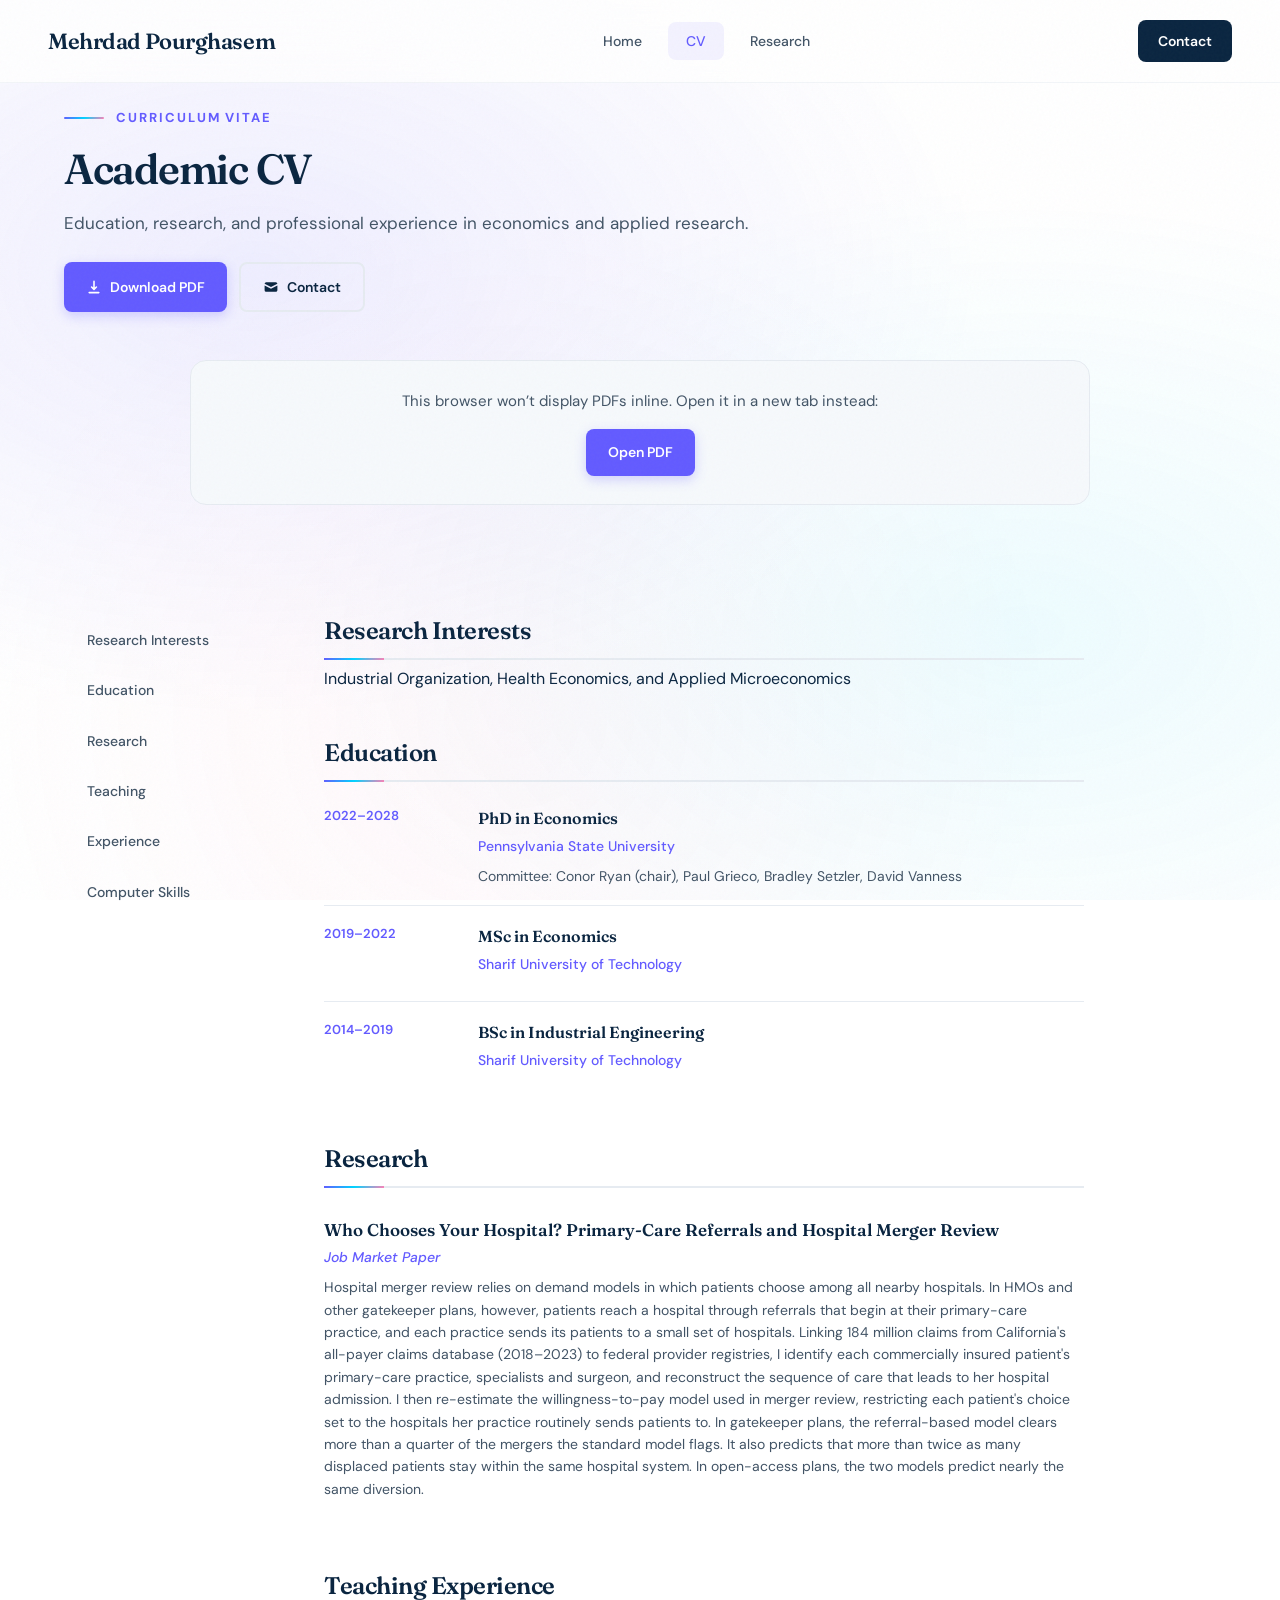
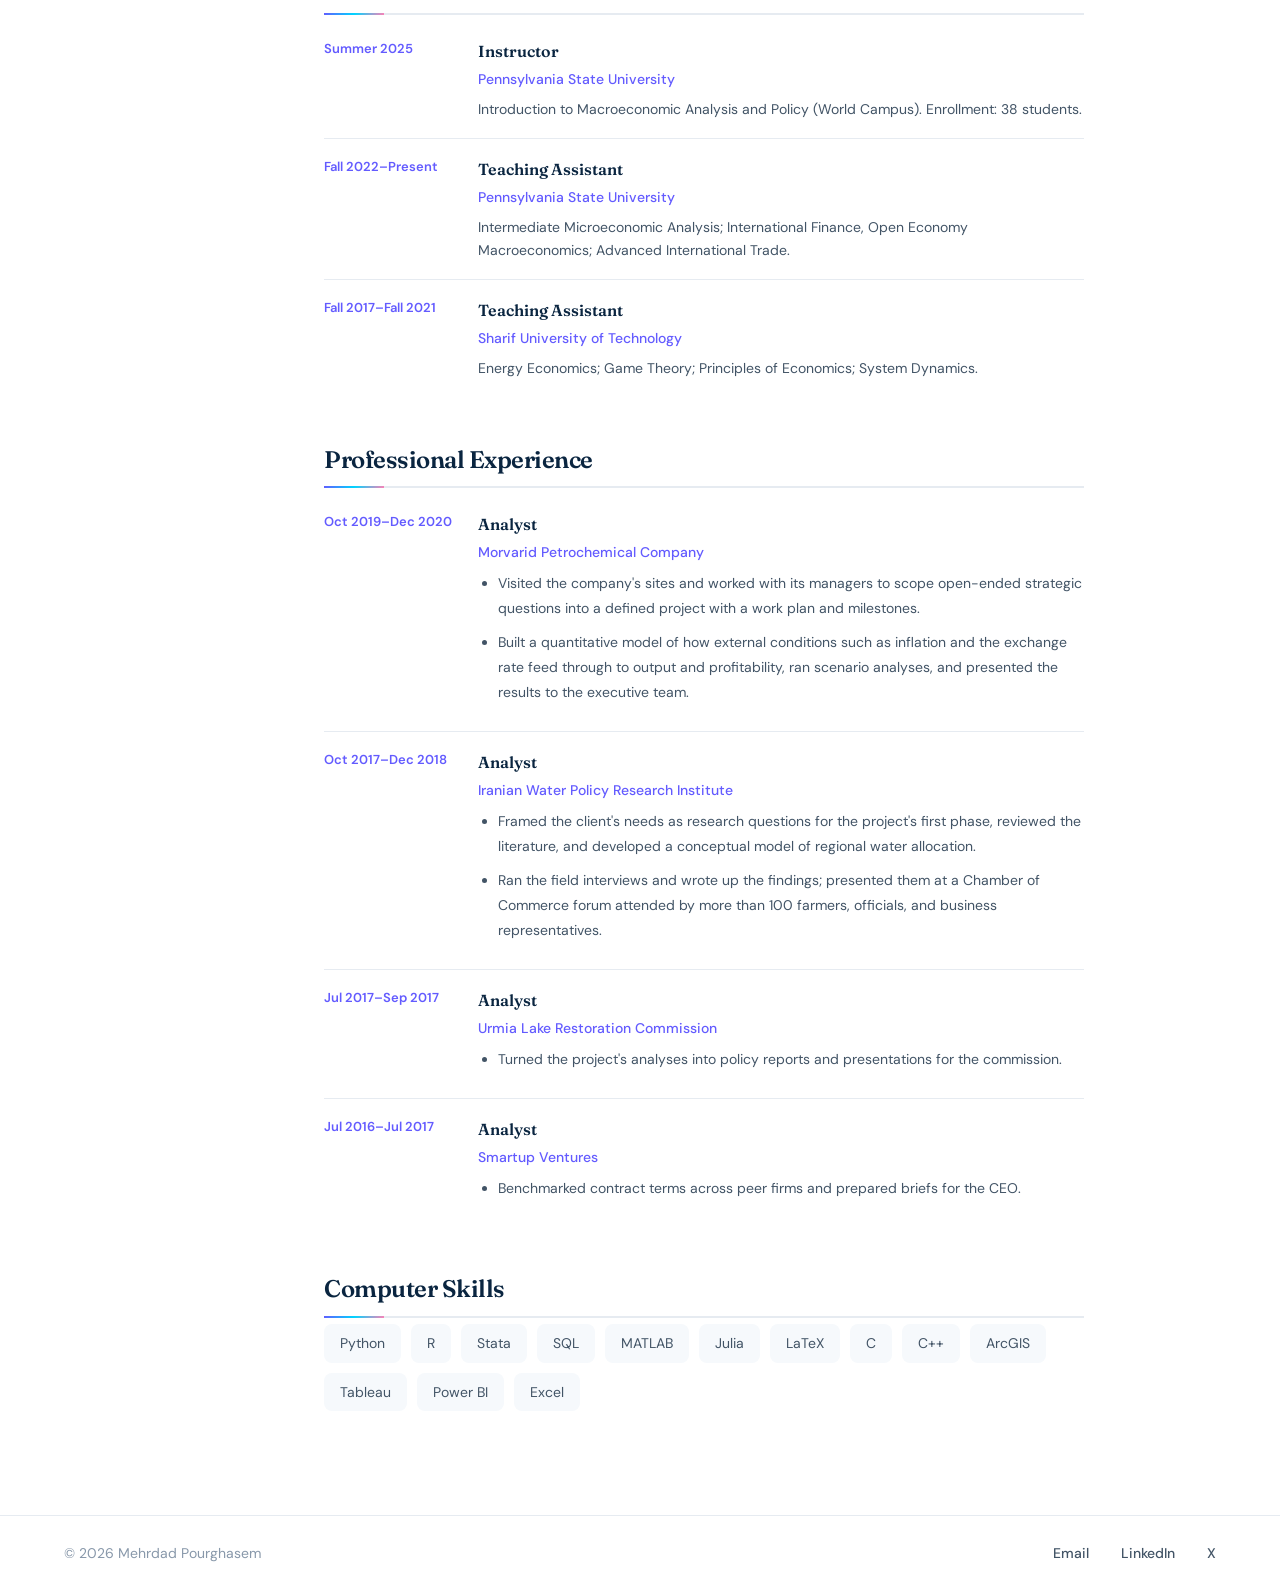
==== commit 7600ce05: "Cut the Experience page; the CV carries the record Every job and teaching entry on it already appear" ====
--- a/cv.html
+++ b/cv.html
@@ -28,7 +28,6 @@
             <li><a href="index.html">Home</a></li>
             <li><a href="cv.html" class="active">CV</a></li>
             <li><a href="research.html">Research</a></li>
-            <li><a href="experience.html">Experience</a></li>
         </ul>
         <a href="mailto:pourghasem@psu.edu" class="nav-cta">Contact</a>
         <button class="menu-toggle" type="button" onclick="toggleMenu()"
--- a/styles.css
+++ b/styles.css
@@ -1966,137 +1966,3 @@
 }
 
 
-/* ==========================================================================
-   Experience timeline (experience.html)
-   Moved out of that page's inline <style> block on 12 Nov 2026 so the
-   theme lives in one file.
-   ========================================================================== */
-
-.experience-timeline {
-    position: relative;
-    max-width: 900px;
-}
-
-.experience-timeline::before {
-    content: '';
-    position: absolute;
-    left: 0;
-    top: 0;
-    bottom: 0;
-    width: 3px;
-    background: linear-gradient(to bottom, var(--primary), var(--accent-cyan));
-    border-radius: 3px;
-}
-
-.experience-item {
-    position: relative;
-    padding-left: 48px;
-    padding-bottom: 28px;
-}
-
-.experience-item:last-child {
-    padding-bottom: 0;
-}
-
-.experience-item::before {
-    content: '';
-    position: absolute;
-    left: -6px;
-    top: 8px;
-    width: 15px;
-    height: 15px;
-    background: var(--primary);
-    border: 4px solid white;
-    border-radius: 50%;
-    box-shadow: 0 0 0 3px rgba(99, 91, 255, 0.2);
-    z-index: 1;
-}
-
-.experience-card {
-    background: white;
-    border: 1px solid var(--border);
-    border-radius: 20px;
-    padding: 32px;
-    transition: all 0.4s var(--ease-out);
-}
-
-.experience-card:hover {
-    transform: translateX(12px);
-    border-color: var(--primary);
-    box-shadow: 0 16px 48px rgba(99, 91, 255, 0.1);
-}
-
-.experience-header {
-    display: flex;
-    justify-content: space-between;
-    align-items: flex-start;
-    margin-bottom: 16px;
-    flex-wrap: wrap;
-    gap: 12px;
-}
-
-.experience-role h3 {
-    font-family: var(--font-display);
-    font-size: 20px;
-    font-weight: 600;
-    color: var(--text-primary);
-    margin-bottom: 4px;
-}
-
-.experience-role .company {
-    font-size: 15px;
-    font-weight: 500;
-    color: var(--primary);
-}
-
-.experience-date {
-    font-size: 13px;
-    font-weight: 600;
-    color: var(--text-muted);
-    background: var(--bg-light);
-    padding: 8px 16px;
-    border-radius: 8px;
-    white-space: nowrap;
-}
-
-.experience-location {
-    font-size: 14px;
-    color: var(--text-secondary);
-    margin-bottom: 16px;
-    display: flex;
-    align-items: center;
-    gap: 6px;
-}
-
-.experience-description {
-    font-size: 14px;
-    color: var(--text-secondary);
-    line-height: 1.7;
-    margin-left: 18px;
-}
-
-.experience-description li {
-    margin-bottom: 10px;
-}
-
-.experience-description li:last-child {
-    margin-bottom: 0;
-}
-
-@media (max-width: 768px) {
-    .experience-timeline::before {
-        display: none;
-    }
-
-    .experience-item {
-        padding-left: 0;
-    }
-
-    .experience-item::before {
-        display: none;
-    }
-
-    .experience-header {
-        flex-direction: column;
-    }
-}
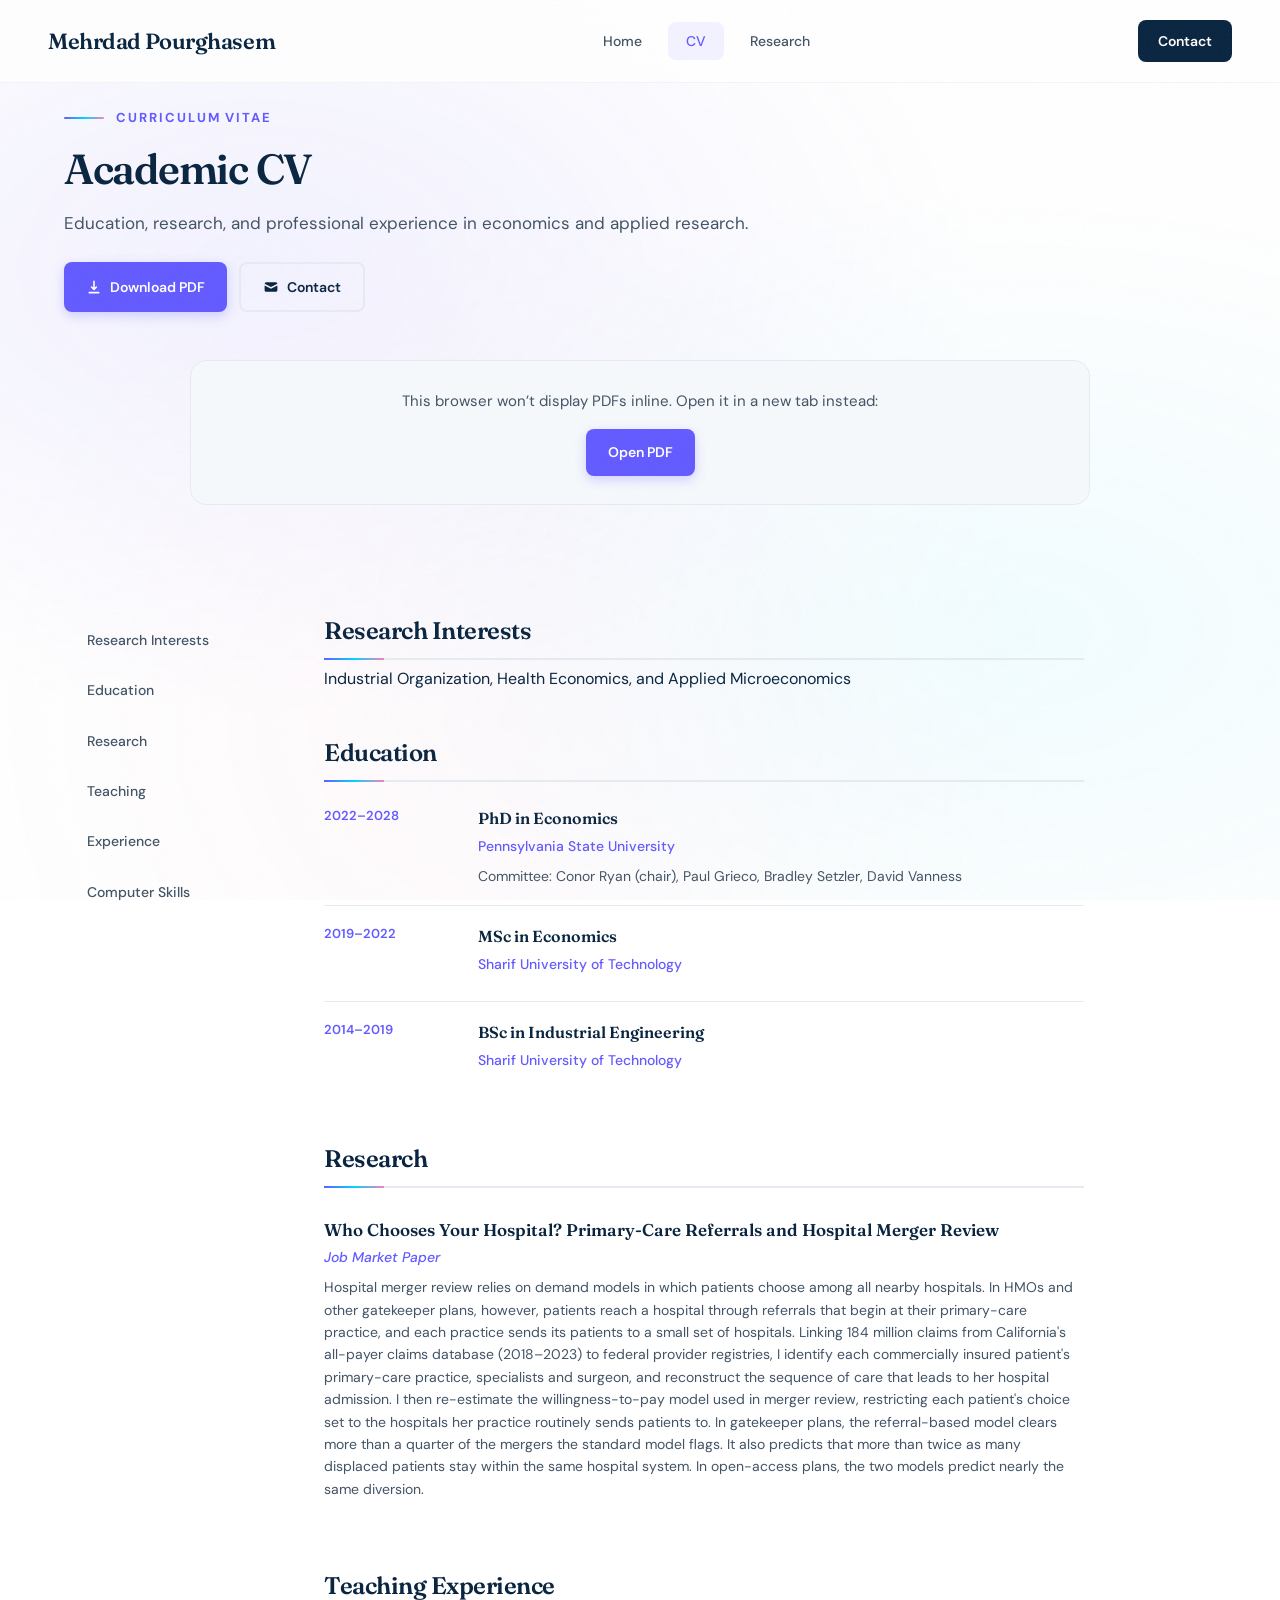
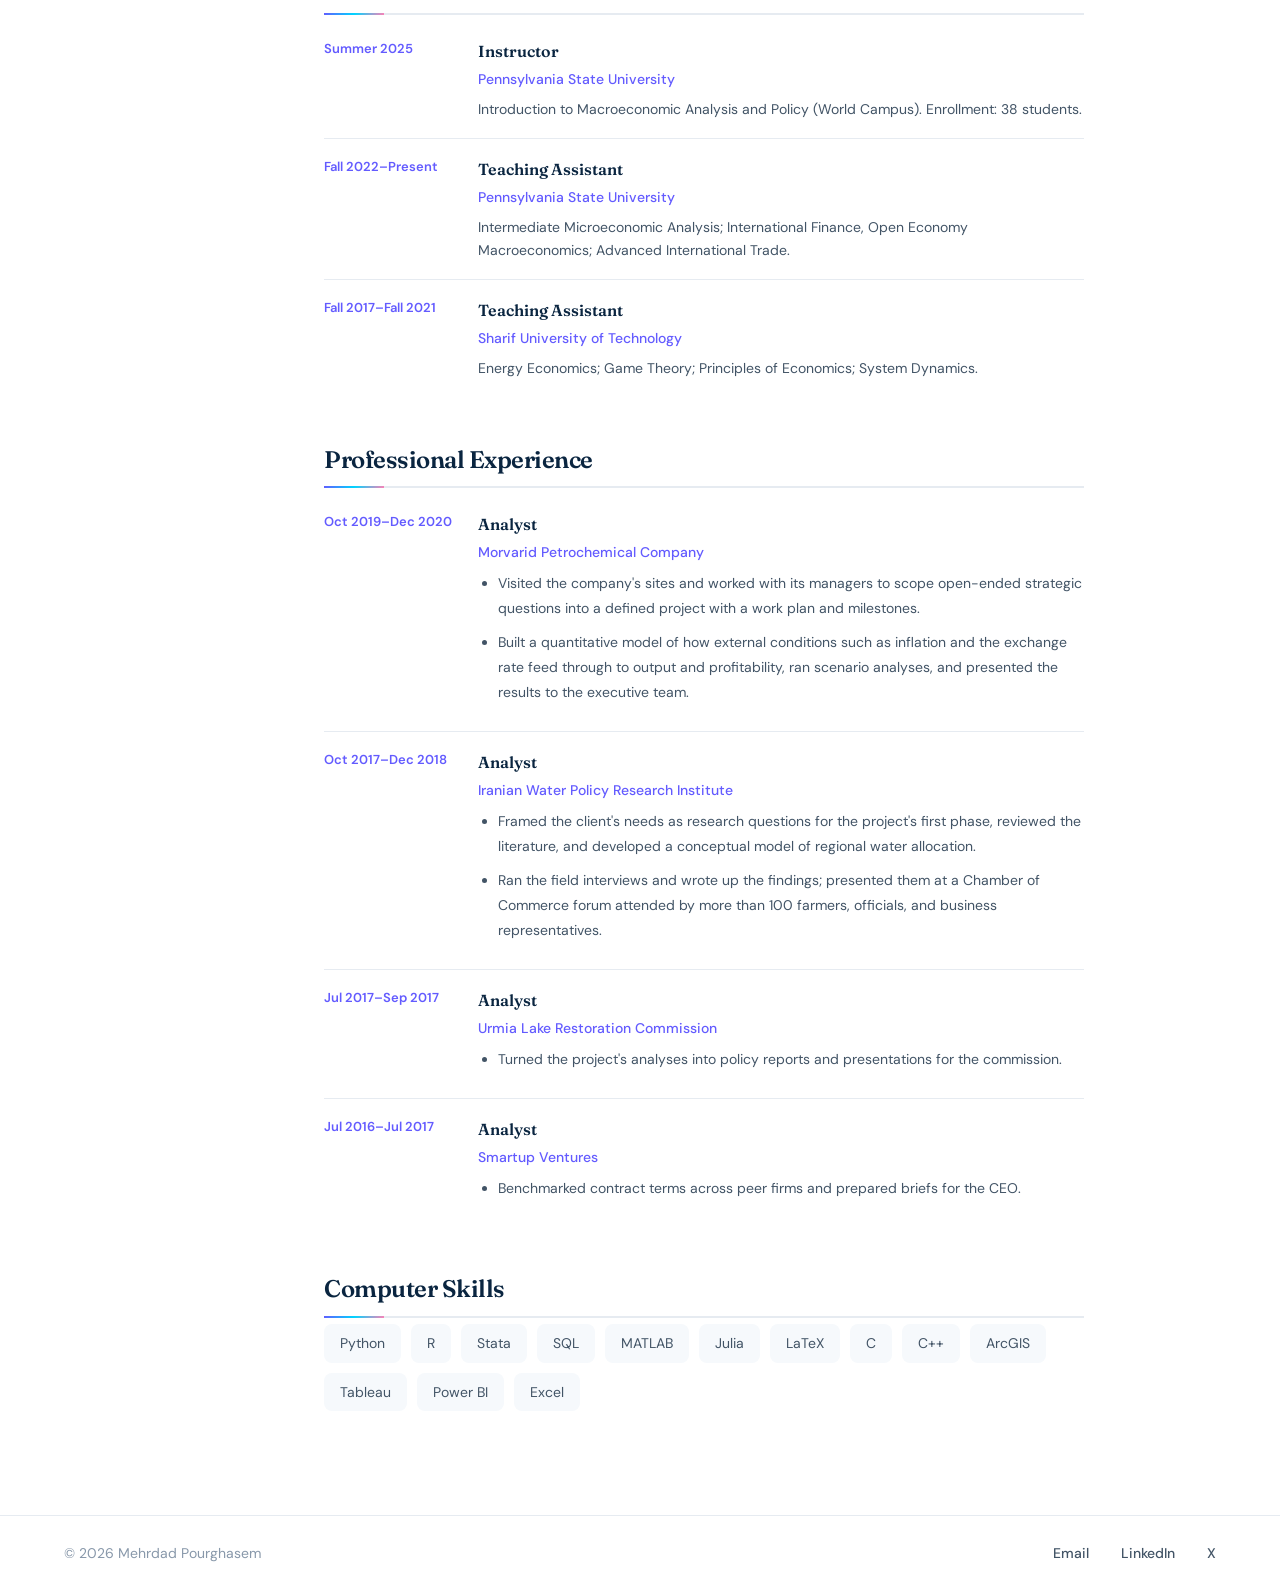
==== commit b7f6c52a: "Make the hero readable and tighten the homepage copy Readability: contrast was already 7.8:1, so col" ====
--- a/cv.html
+++ b/cv.html
@@ -5,7 +5,7 @@
     <meta name="viewport" content="width=device-width, initial-scale=1.0">
     <title>CV | Mehrdad Pourghasem</title>
     <link rel="stylesheet" href="styles.css">
-    <meta name="description" content="Curriculum Vitae of Mehrdad Pourghasem - Economics PhD Candidate at Penn State">
+    <meta name="description" content="CV of Mehrdad Pourghasem, Economics PhD candidate at Penn State: education, job market paper, teaching, and analyst experience.">
     <link rel="canonical" href="https://mehrdadpourghasem.github.io/cv.html">
     <meta property="og:type" content="website">
     <meta property="og:title" content="CV | Mehrdad Pourghasem">
--- a/styles.css
+++ b/styles.css
@@ -99,8 +99,7 @@
     pointer-events: none;
     z-index: -1;
     background: var(--gradient-mesh);
-    opacity: 0.7;
-    animation: gradientShift 20s ease-in-out infinite;
+    opacity: 0.55;
 }
 
 @keyframes gradientShift {
@@ -332,17 +331,17 @@
 /* Second hero paragraph: the job market paper summary. Slightly smaller and
    wider than the opening line, and it carries the gap to the buttons. */
 .hero-description.hero-description-second {
-    max-width: 820px;
+    max-width: 680px;
     margin-top: -14px;
     animation-delay: 0.3s;
 }
 
 .hero-description {
-    font-size: 16px;
+    font-size: 17px;
     line-height: 1.7;
     color: var(--text-secondary);
     margin-bottom: 32px;
-    max-width: 820px;
+    max-width: 680px;
     animation: fadeInUp 0.8s var(--ease-out) 0.2s forwards;
     opacity: 0;
 }
@@ -430,7 +429,7 @@
 .floating-shapes .shape {
     position: absolute;
     border-radius: 50%;
-    opacity: 0.1;
+    opacity: 0.07;
 }
 
 .floating-shapes .shape-1 {
@@ -439,7 +438,6 @@
     width: 300px;
     height: 300px;
     background: var(--primary);
-    animation: float 8s ease-in-out infinite;
 }
 
 .floating-shapes .shape-2 {
@@ -448,7 +446,6 @@
     width: 200px;
     height: 200px;
     background: var(--accent-cyan);
-    animation: float 10s ease-in-out infinite reverse;
 }
 
 .floating-shapes .shape-3 {
@@ -457,7 +454,6 @@
     width: 100px;
     height: 100px;
     background: var(--accent-pink);
-    animation: float 6s ease-in-out infinite;
 }
 
 @keyframes float {
@@ -1966,3 +1962,16 @@
 }
 
 
+
+
+/* Readers who ask for less motion get none of the decorative kind. */
+@media (prefers-reduced-motion: reduce) {
+    *,
+    *::before,
+    *::after {
+        animation-duration: 0.01ms !important;
+        animation-iteration-count: 1 !important;
+        transition-duration: 0.01ms !important;
+        scroll-behavior: auto !important;
+    }
+}
